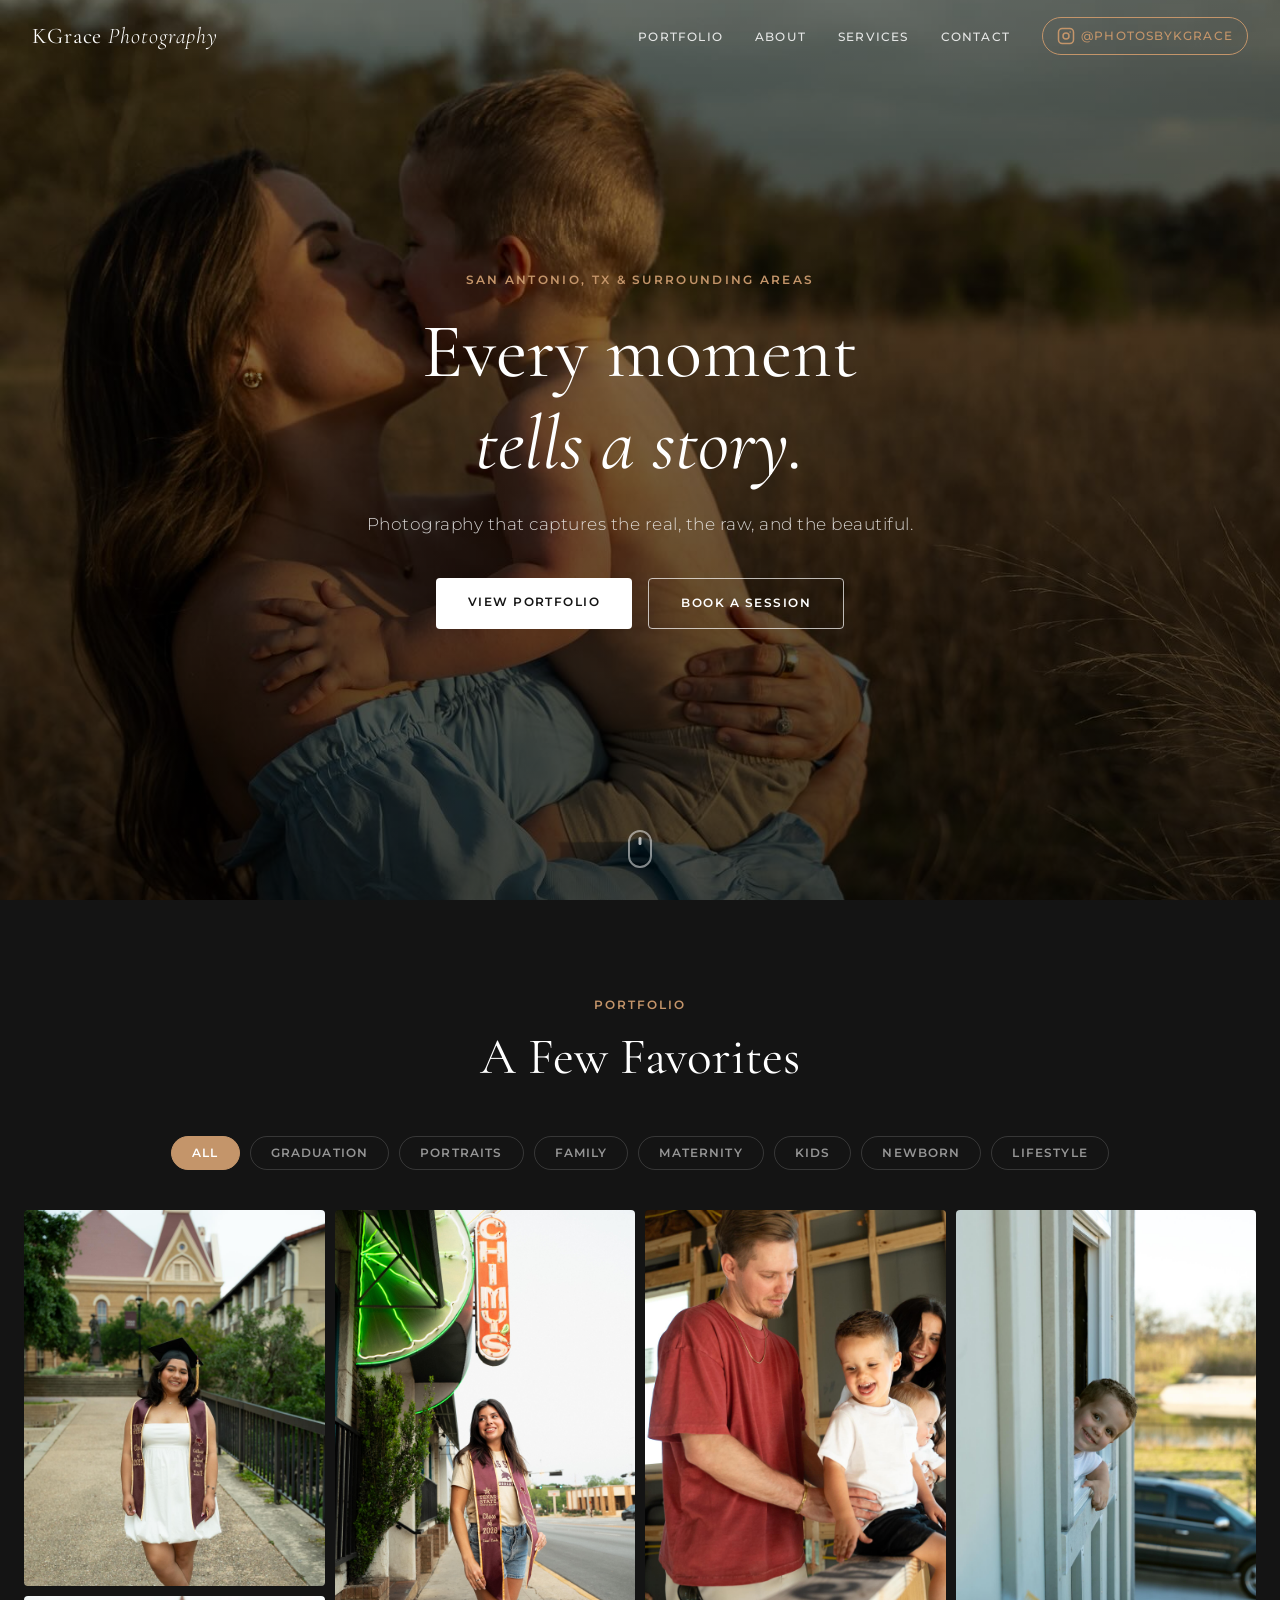
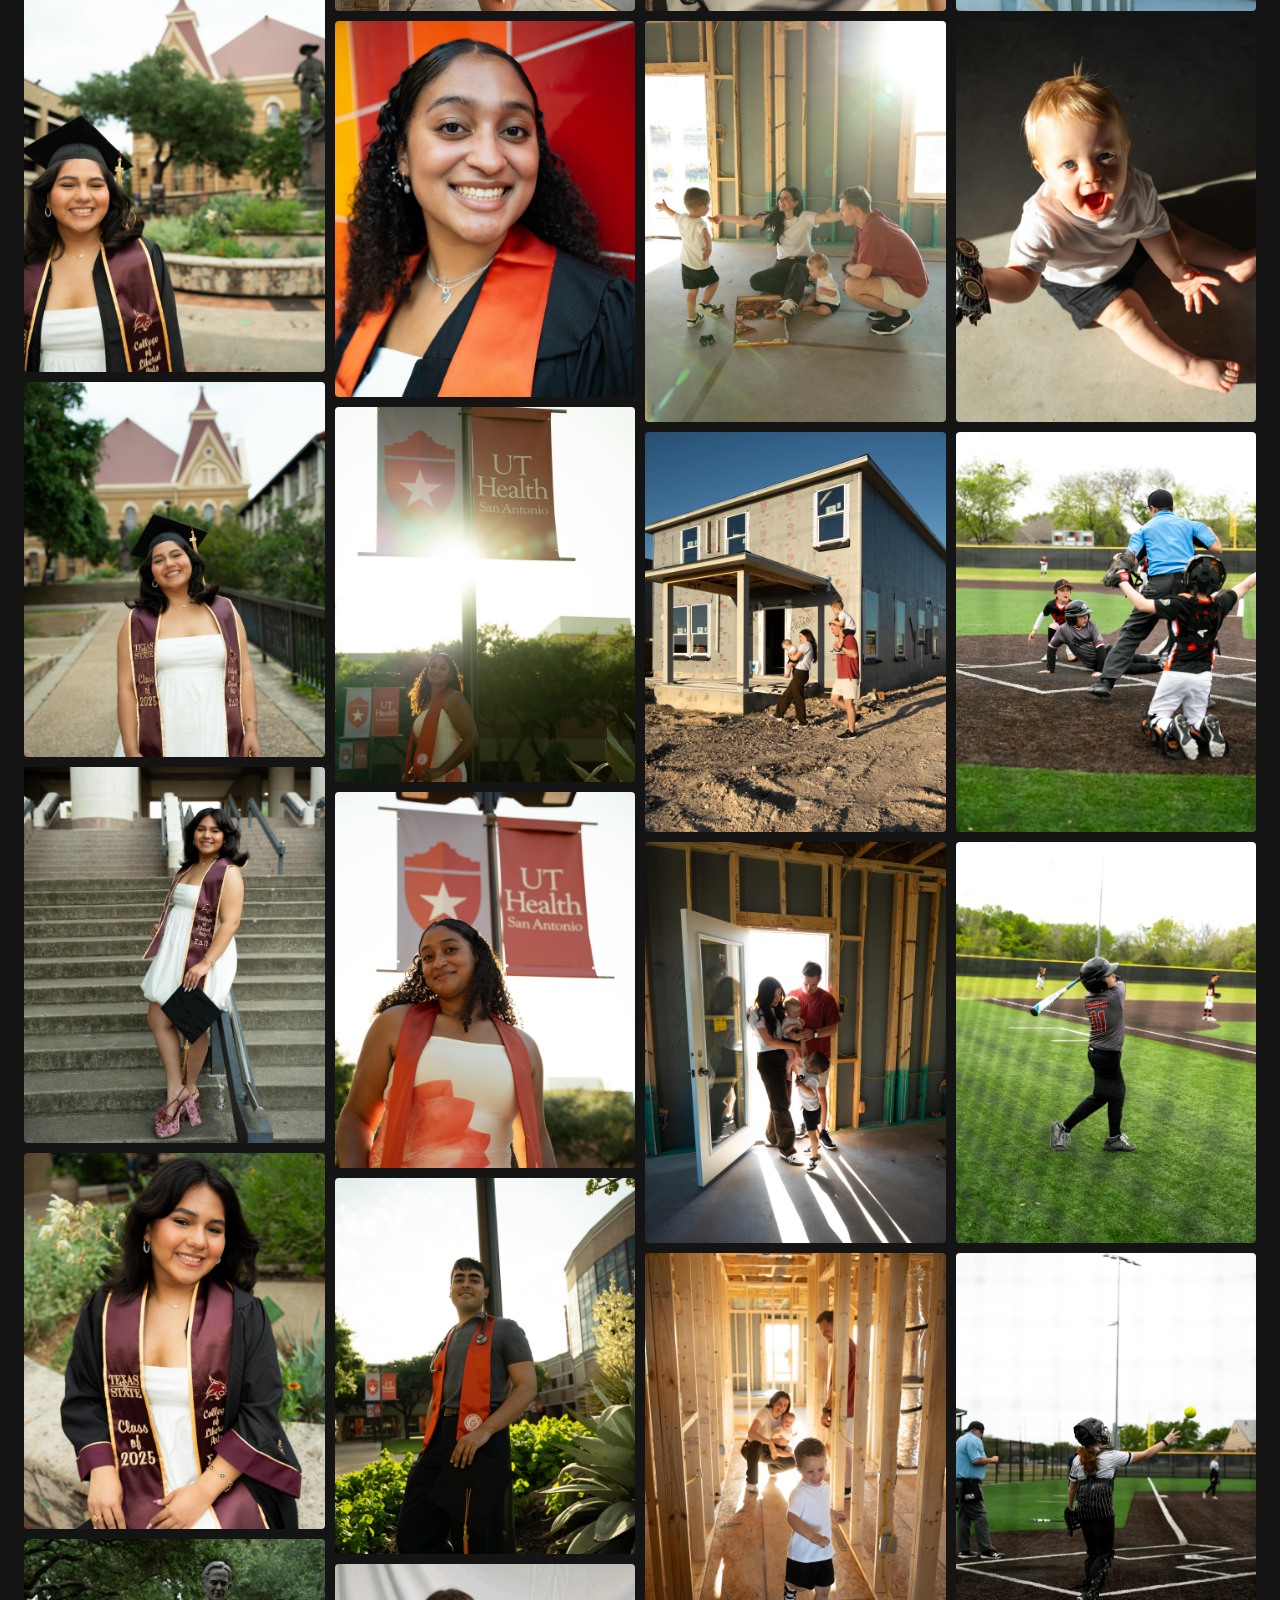
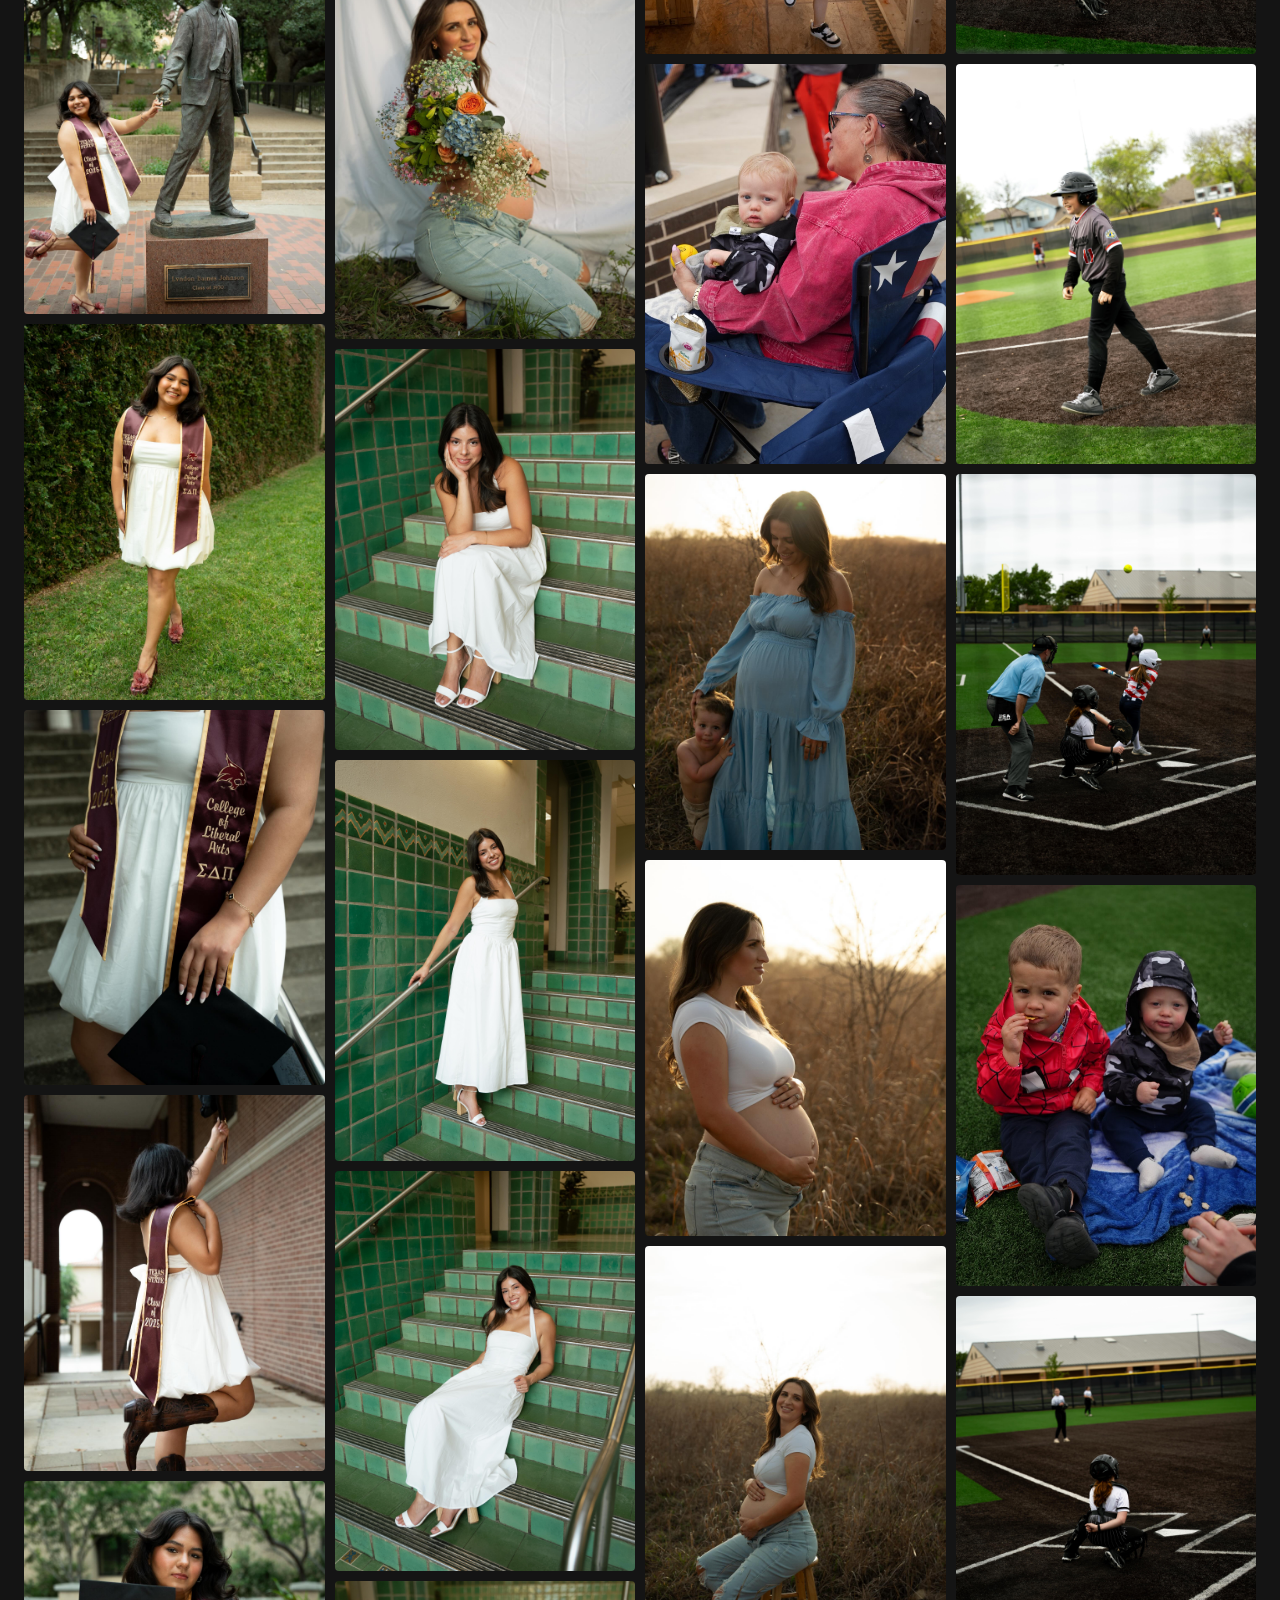
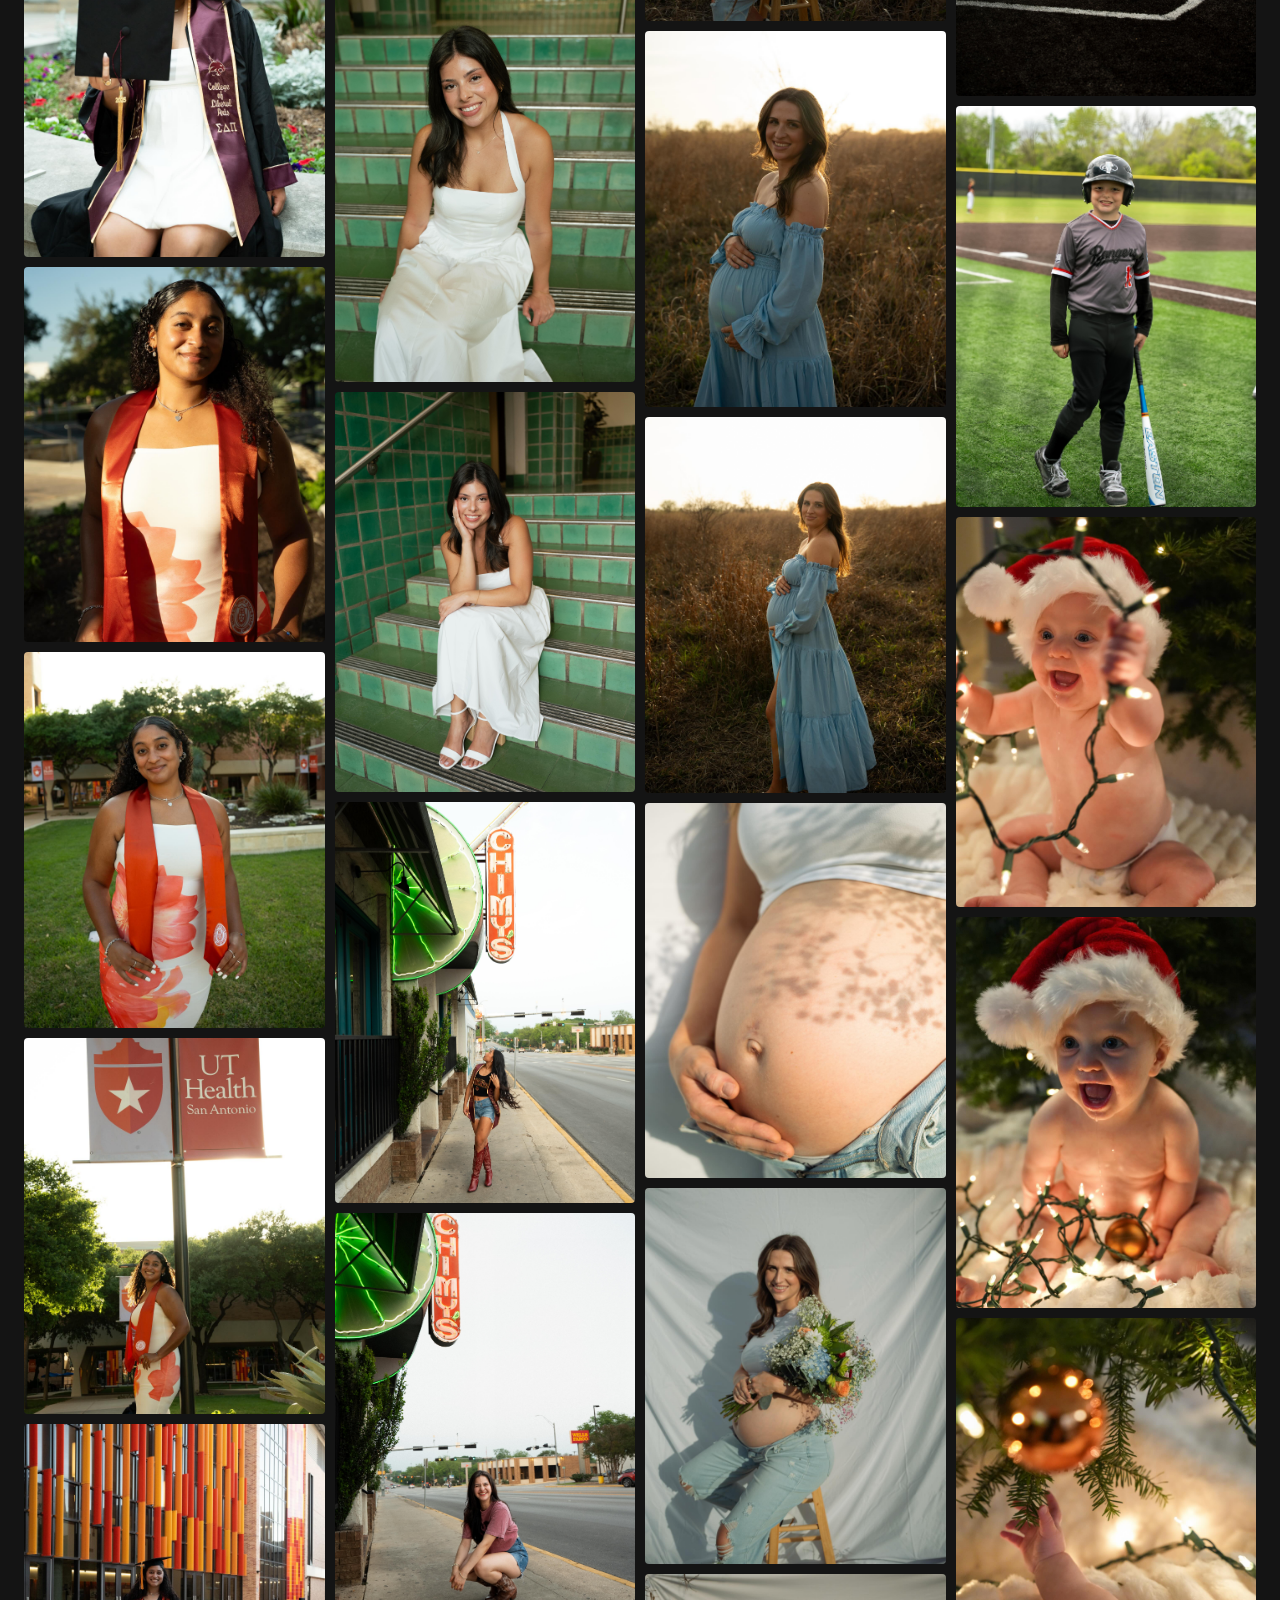
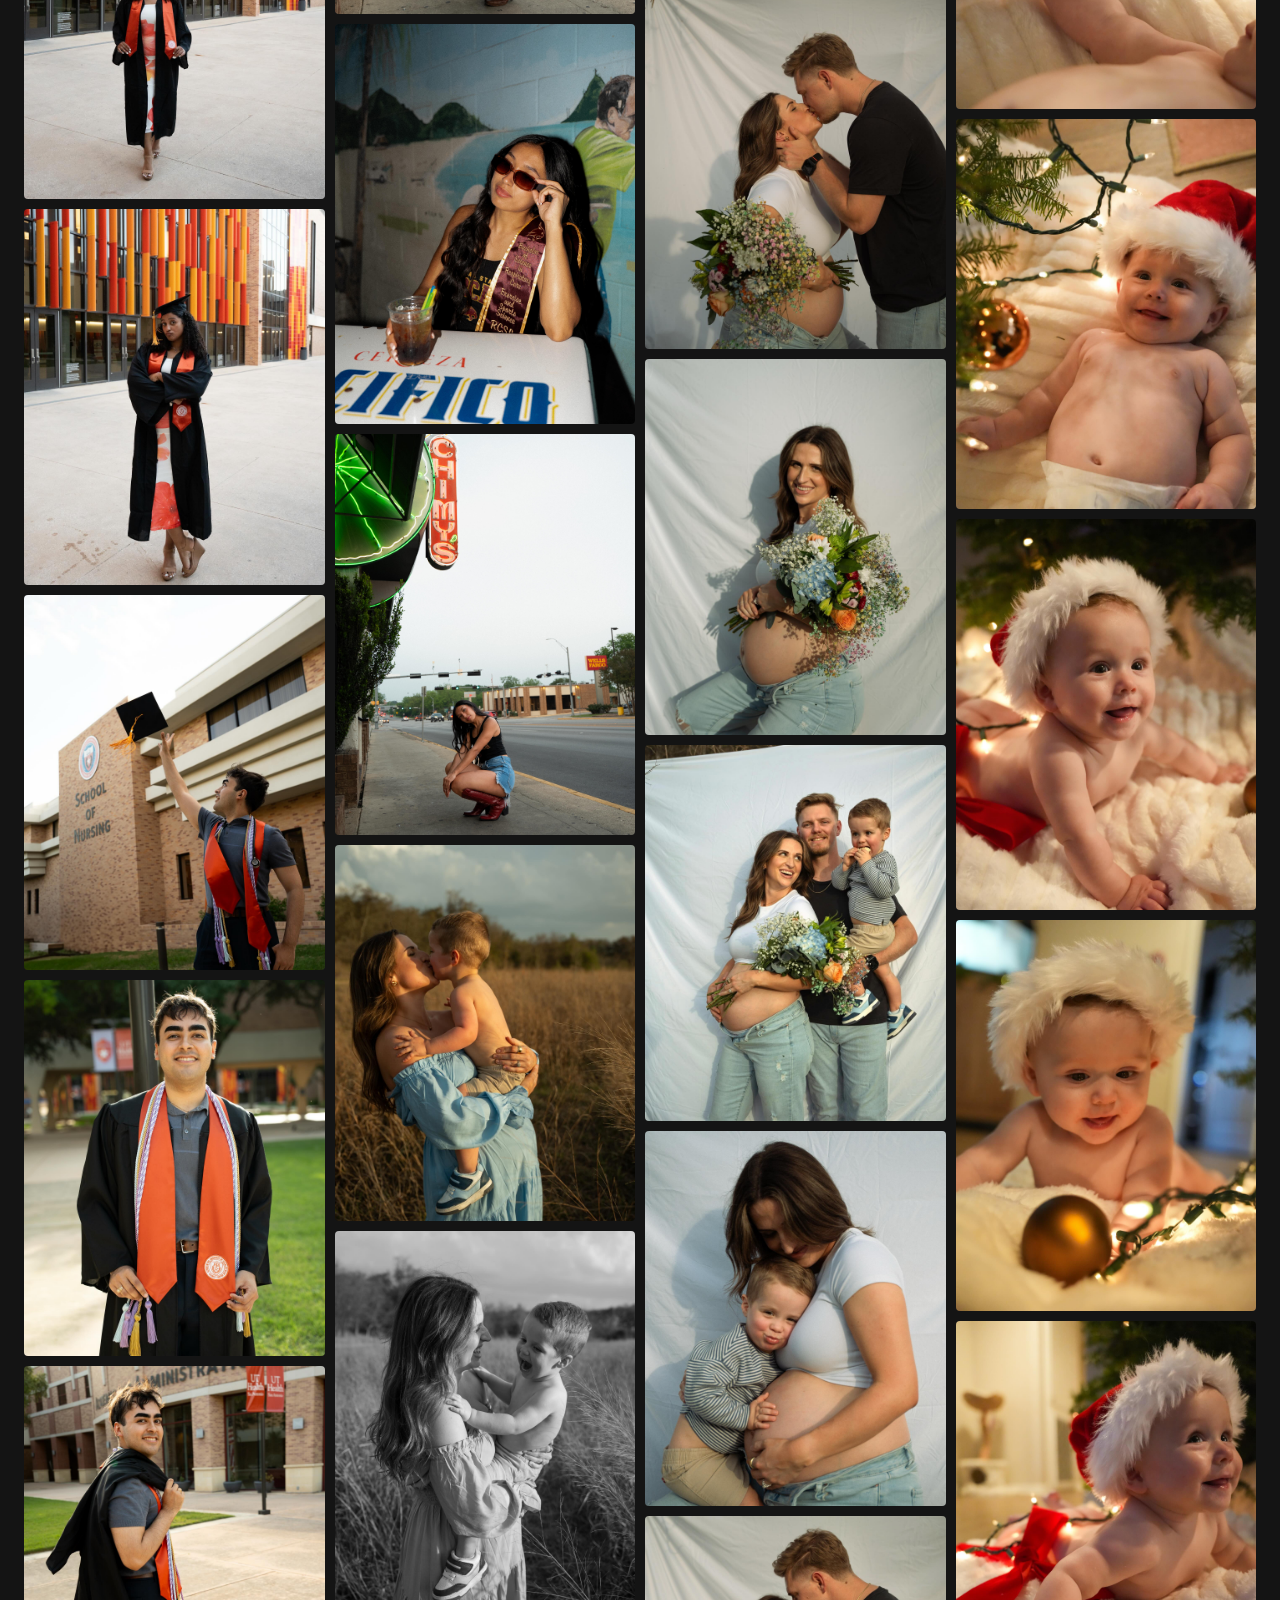
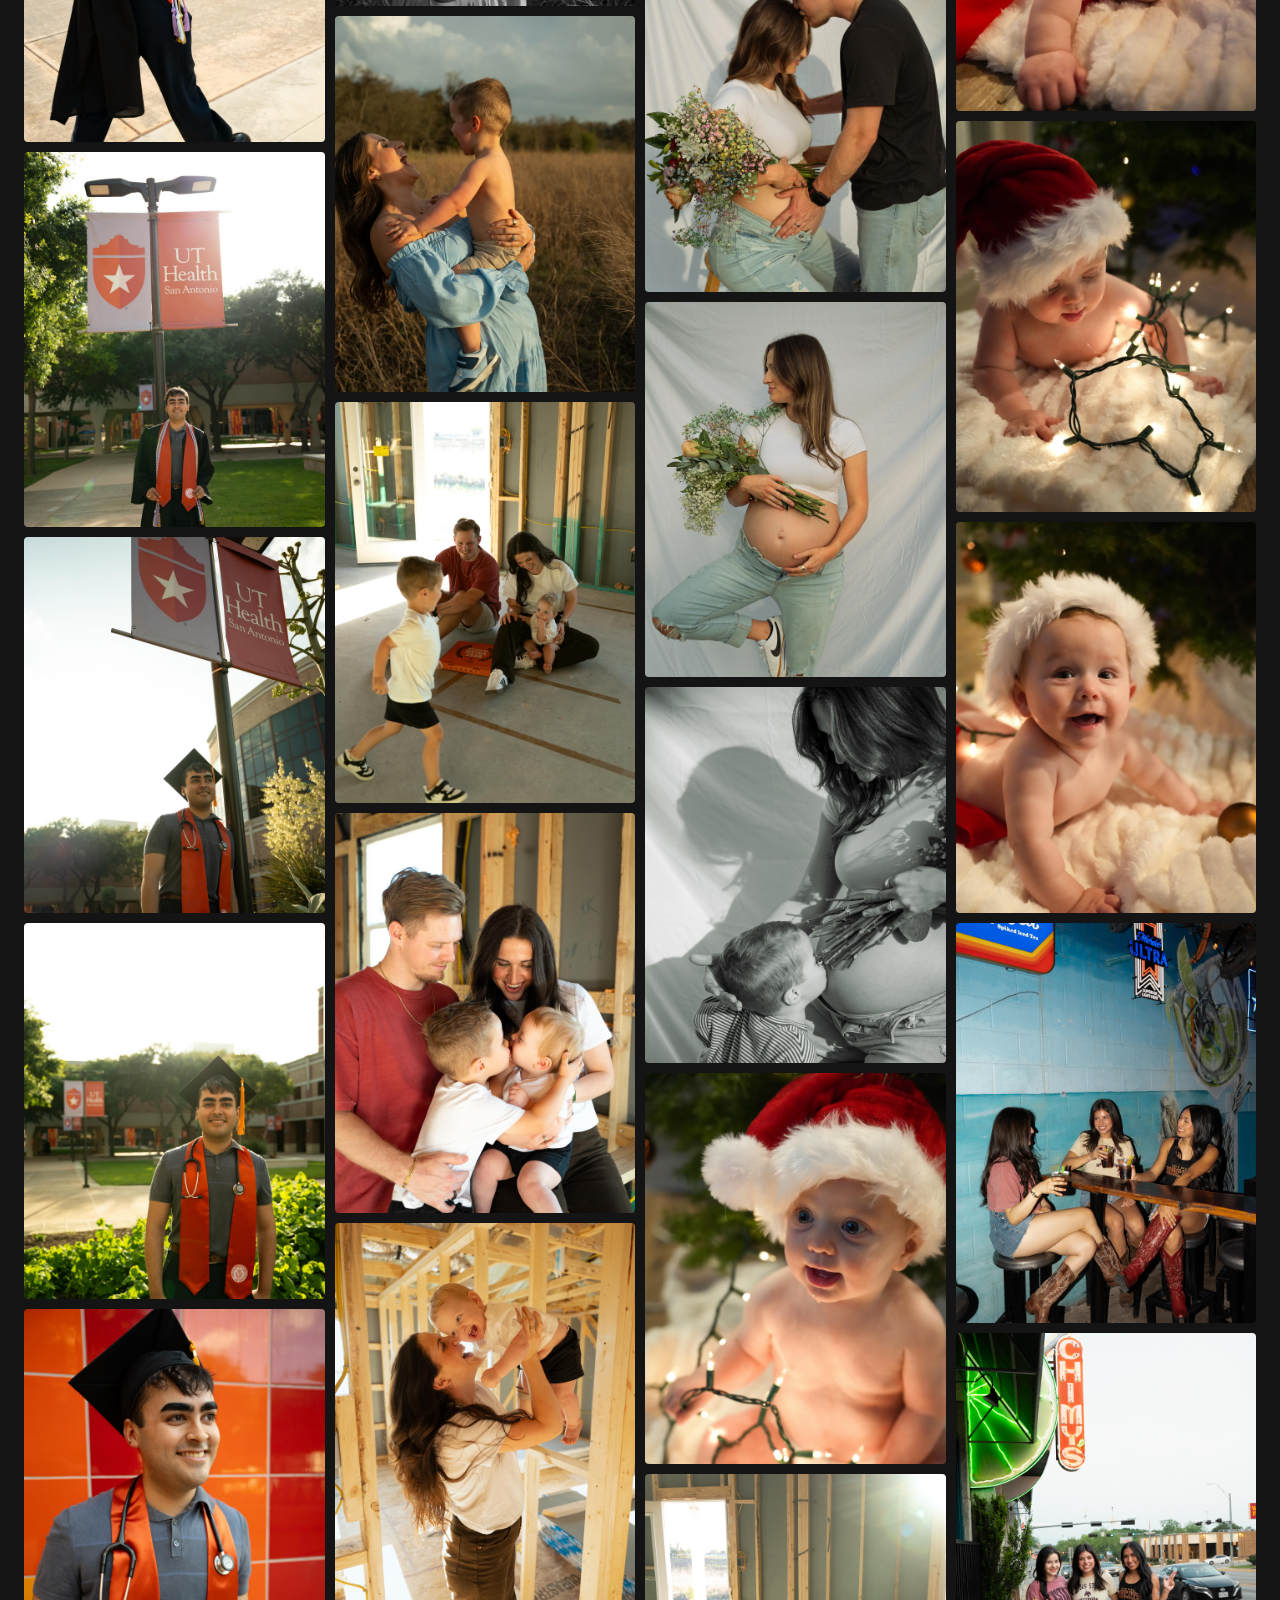
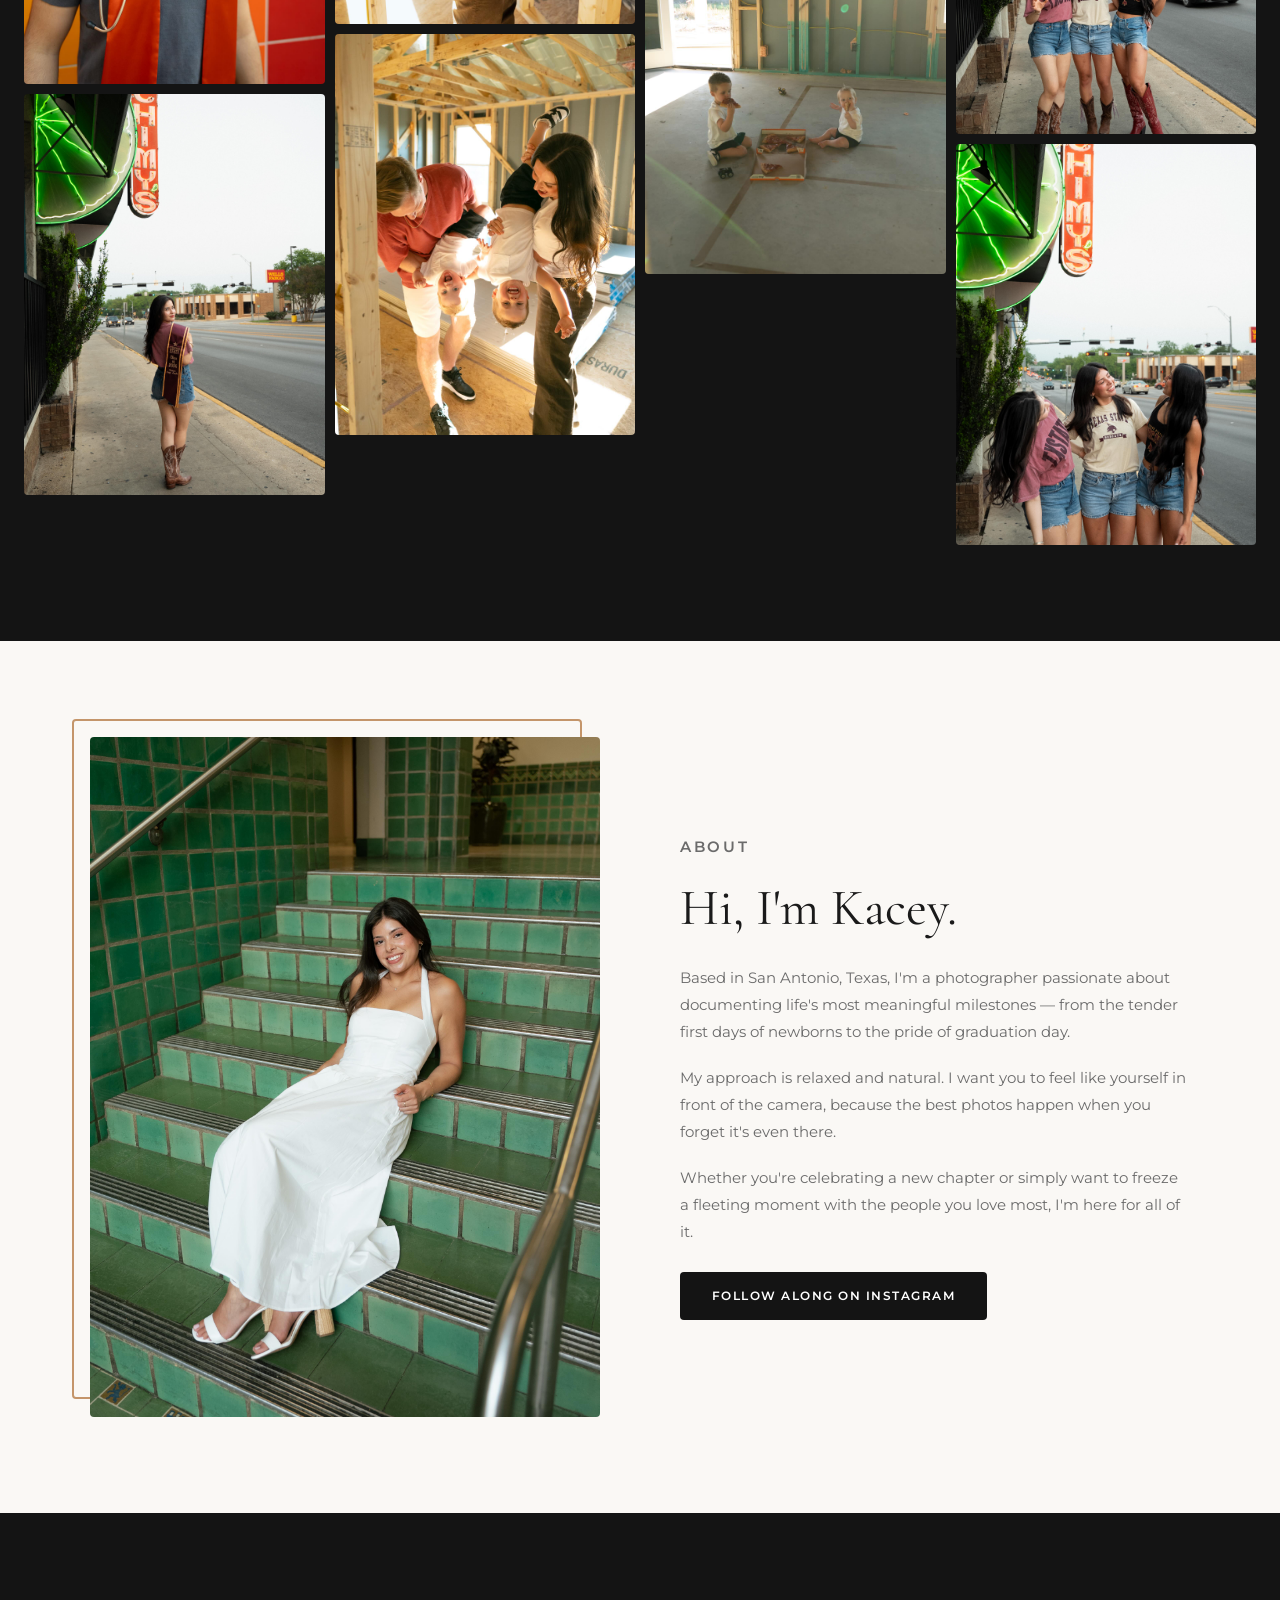
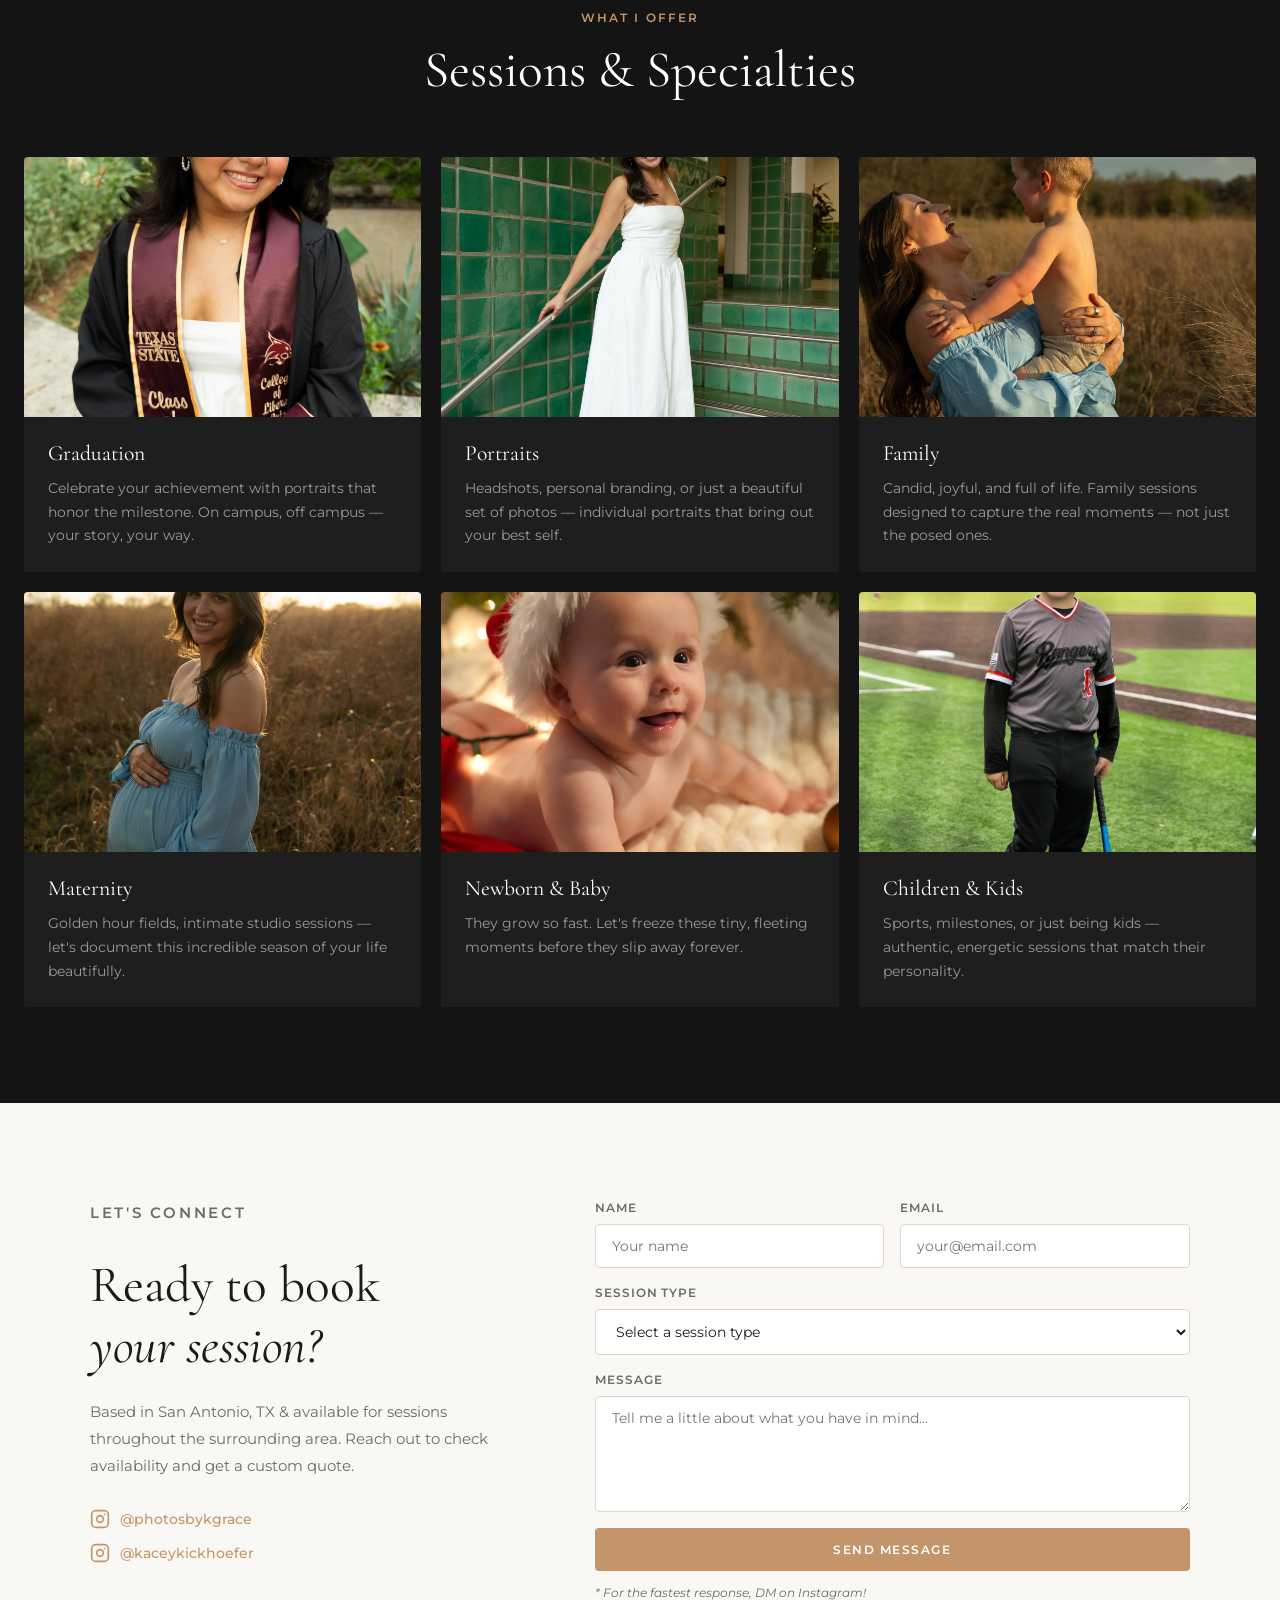
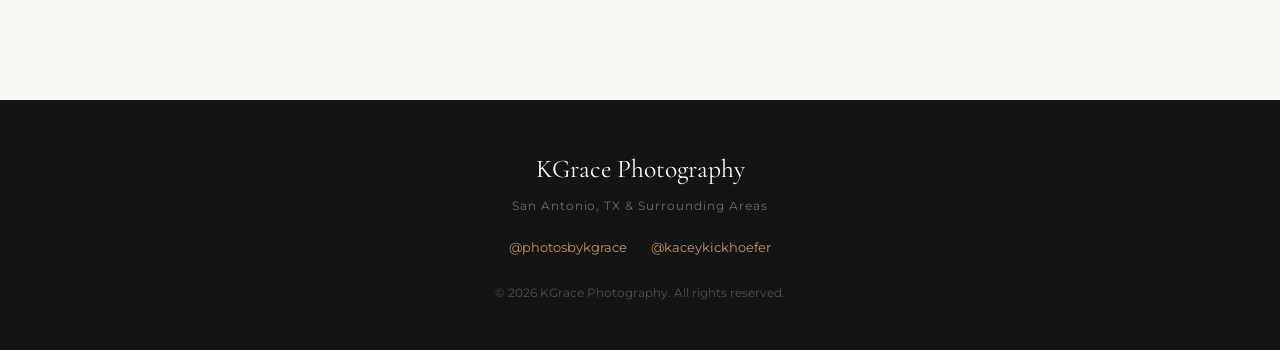
==== index.html @ 4616df93 "Initial commit — KGrace Photography website Single-page portfolio site with filterable gallery, ligh" ====
<!DOCTYPE html>
<html lang="en">
<head>
  <meta charset="UTF-8">
  <meta name="viewport" content="width=device-width, initial-scale=1.0">
  <title>KGrace Photography | San Antonio, TX</title>
  <meta name="description" content="KGrace Photography — capturing life's most meaningful moments in San Antonio, TX and surrounding areas. Specializing in graduation, portraits, family, maternity, and more.">
  <link rel="preconnect" href="https://fonts.googleapis.com">
  <link rel="preconnect" href="https://fonts.gstatic.com" crossorigin>
  <link href="https://fonts.googleapis.com/css2?family=Cormorant+Garamond:ital,wght@0,300;0,400;0,600;1,300;1,400;1,600&family=Montserrat:wght@300;400;500;600&display=swap" rel="stylesheet">
  <link rel="stylesheet" href="css/style.css">
</head>
<body>

  <!-- Navigation -->
  <nav id="navbar">
    <div class="nav-inner">
      <a href="#hero" class="logo">KGrace <span>Photography</span></a>
      <button class="nav-toggle" aria-label="Toggle menu" aria-expanded="false">
        <span></span><span></span><span></span>
      </button>
      <ul class="nav-links">
        <li><a href="#gallery">Portfolio</a></li>
        <li><a href="#about">About</a></li>
        <li><a href="#services">Services</a></li>
        <li><a href="#contact">Contact</a></li>
        <li>
          <a href="https://www.instagram.com/photosbykgrace" target="_blank" rel="noopener" class="nav-ig">
            <svg width="18" height="18" viewBox="0 0 24 24" fill="none" stroke="currentColor" stroke-width="2" stroke-linecap="round" stroke-linejoin="round"><rect x="2" y="2" width="20" height="20" rx="5" ry="5"/><circle cx="12" cy="12" r="4"/><circle cx="17.5" cy="6.5" r="1" fill="currentColor" stroke="none"/></svg>
            @photosbykgrace
          </a>
        </li>
      </ul>
    </div>
  </nav>

  <!-- Hero -->
  <section id="hero">
    <div class="hero-img" style="background-image: url('instagram/photosbykgrace/family_01.jpg')"></div>
    <div class="hero-overlay"></div>
    <div class="hero-content">
      <p class="hero-eyebrow">San Antonio, TX &amp; Surrounding Areas</p>
      <h1>Every moment<br><em>tells a story.</em></h1>
      <p class="hero-sub">Photography that captures the real, the raw, and the beautiful.</p>
      <div class="hero-cta">
        <a href="#gallery" class="btn btn-light">View Portfolio</a>
        <a href="#contact" class="btn btn-outline-light">Book a Session</a>
      </div>
    </div>
    <a href="#gallery" class="scroll-hint" aria-label="Scroll down">
      <span></span>
    </a>
  </section>

  <!-- Gallery -->
  <section id="gallery">
    <div class="section-header">
      <p class="eyebrow">Portfolio</p>
      <h2>A Few Favorites</h2>
    </div>

    <div class="filter-bar" role="group" aria-label="Filter gallery">
      <button class="filter-btn active" data-filter="all">All</button>
      <button class="filter-btn" data-filter="graduation">Graduation</button>
      <button class="filter-btn" data-filter="portrait">Portraits</button>
      <button class="filter-btn" data-filter="family">Family</button>
      <button class="filter-btn" data-filter="maternity">Maternity</button>
      <button class="filter-btn" data-filter="children-kids">Kids</button>
      <button class="filter-btn" data-filter="newborn-baby">Newborn</button>
      <button class="filter-btn" data-filter="lifestyle">Lifestyle</button>
    </div>

    <div class="gallery-grid" id="galleryGrid">
      <!-- Populated by JS -->
    </div>
  </section>

  <!-- Lightbox -->
  <div id="lightbox" class="lightbox" role="dialog" aria-modal="true" aria-label="Photo viewer" hidden>
    <button class="lb-close" aria-label="Close">&times;</button>
    <button class="lb-prev" aria-label="Previous photo">&#8249;</button>
    <button class="lb-next" aria-label="Next photo">&#8250;</button>
    <div class="lb-img-wrap">
      <img id="lbImg" src="" alt="">
    </div>
    <p id="lbCaption" class="lb-caption"></p>
  </div>

  <!-- About -->
  <section id="about">
    <div class="about-inner">
      <div class="about-img-wrap">
        <img src="instagram/photosbykgrace/portrait_08.jpg" alt="KGrace Photography" loading="lazy">
      </div>
      <div class="about-text">
        <p class="eyebrow">About</p>
        <h2>Hi, I'm Kacey.</h2>
        <p>Based in San Antonio, Texas, I'm a photographer passionate about documenting life's most meaningful milestones — from the tender first days of newborns to the pride of graduation day.</p>
        <p>My approach is relaxed and natural. I want you to feel like yourself in front of the camera, because the best photos happen when you forget it's even there.</p>
        <p>Whether you're celebrating a new chapter or simply want to freeze a fleeting moment with the people you love most, I'm here for all of it.</p>
        <a href="https://www.instagram.com/kaceykickhoefer" target="_blank" rel="noopener" class="btn btn-dark">Follow Along on Instagram</a>
      </div>
    </div>
  </section>

  <!-- Services -->
  <section id="services">
    <div class="section-header light">
      <p class="eyebrow">What I Offer</p>
      <h2>Sessions &amp; Specialties</h2>
    </div>
    <div class="services-grid">
      <div class="service-card">
        <div class="service-img" style="background-image: url('instagram/photosbykgrace/graduation_05.jpg')"></div>
        <div class="service-body">
          <h3>Graduation</h3>
          <p>Celebrate your achievement with portraits that honor the milestone. On campus, off campus — your story, your way.</p>
        </div>
      </div>
      <div class="service-card">
        <div class="service-img" style="background-image: url('instagram/photosbykgrace/portrait_07.jpg')"></div>
        <div class="service-body">
          <h3>Portraits</h3>
          <p>Headshots, personal branding, or just a beautiful set of photos — individual portraits that bring out your best self.</p>
        </div>
      </div>
      <div class="service-card">
        <div class="service-img" style="background-image: url('instagram/photosbykgrace/family_03.jpg')"></div>
        <div class="service-body">
          <h3>Family</h3>
          <p>Candid, joyful, and full of life. Family sessions designed to capture the real moments — not just the posed ones.</p>
        </div>
      </div>
      <div class="service-card">
        <div class="service-img" style="background-image: url('instagram/photosbykgrace/maternity_04.jpg')"></div>
        <div class="service-body">
          <h3>Maternity</h3>
          <p>Golden hour fields, intimate studio sessions — let's document this incredible season of your life beautifully.</p>
        </div>
      </div>
      <div class="service-card">
        <div class="service-img" style="background-image: url('instagram/photosbykgrace/newborn-baby_5.jpg')"></div>
        <div class="service-body">
          <h3>Newborn &amp; Baby</h3>
          <p>They grow so fast. Let's freeze these tiny, fleeting moments before they slip away forever.</p>
        </div>
      </div>
      <div class="service-card">
        <div class="service-img" style="background-image: url('instagram/photosbykgrace/children-kids_12.jpg')"></div>
        <div class="service-body">
          <h3>Children &amp; Kids</h3>
          <p>Sports, milestones, or just being kids — authentic, energetic sessions that match their personality.</p>
        </div>
      </div>
    </div>
  </section>

  <!-- Contact -->
  <section id="contact">
    <div class="contact-inner">
      <div class="contact-text">
        <p class="eyebrow">Let's Connect</p>
        <h2>Ready to book<br><em>your session?</em></h2>
        <p>Based in San Antonio, TX &amp; available for sessions throughout the surrounding area. Reach out to check availability and get a custom quote.</p>
        <div class="contact-links">
          <a href="https://www.instagram.com/photosbykgrace" target="_blank" rel="noopener" class="contact-link">
            <svg width="20" height="20" viewBox="0 0 24 24" fill="none" stroke="currentColor" stroke-width="2" stroke-linecap="round" stroke-linejoin="round"><rect x="2" y="2" width="20" height="20" rx="5" ry="5"/><circle cx="12" cy="12" r="4"/><circle cx="17.5" cy="6.5" r="1" fill="currentColor" stroke="none"/></svg>
            @photosbykgrace
          </a>
          <a href="https://www.instagram.com/kaceykickhoefer" target="_blank" rel="noopener" class="contact-link">
            <svg width="20" height="20" viewBox="0 0 24 24" fill="none" stroke="currentColor" stroke-width="2" stroke-linecap="round" stroke-linejoin="round"><rect x="2" y="2" width="20" height="20" rx="5" ry="5"/><circle cx="12" cy="12" r="4"/><circle cx="17.5" cy="6.5" r="1" fill="currentColor" stroke="none"/></svg>
            @kaceykickhoefer
          </a>
        </div>
      </div>
      <form class="contact-form" id="contactForm" novalidate>
        <div class="form-row">
          <div class="form-group">
            <label for="name">Name</label>
            <input type="text" id="name" name="name" placeholder="Your name" required>
          </div>
          <div class="form-group">
            <label for="email">Email</label>
            <input type="email" id="email" name="email" placeholder="your@email.com" required>
          </div>
        </div>
        <div class="form-group">
          <label for="session">Session Type</label>
          <select id="session" name="session">
            <option value="">Select a session type</option>
            <option>Graduation</option>
            <option>Portraits</option>
            <option>Family</option>
            <option>Maternity</option>
            <option>Newborn &amp; Baby</option>
            <option>Children &amp; Kids</option>
            <option>Lifestyle / Other</option>
          </select>
        </div>
        <div class="form-group">
          <label for="message">Message</label>
          <textarea id="message" name="message" rows="5" placeholder="Tell me a little about what you have in mind..."></textarea>
        </div>
        <button type="submit" class="btn btn-accent">Send Message</button>
        <p class="form-note">* For the fastest response, DM on Instagram!</p>
      </form>
    </div>
  </section>

  <!-- Footer -->
  <footer>
    <div class="footer-inner">
      <p class="footer-logo">KGrace Photography</p>
      <p class="footer-location">San Antonio, TX &amp; Surrounding Areas</p>
      <div class="footer-links">
        <a href="https://www.instagram.com/photosbykgrace" target="_blank" rel="noopener">@photosbykgrace</a>
        <a href="https://www.instagram.com/kaceykickhoefer" target="_blank" rel="noopener">@kaceykickhoefer</a>
      </div>
      <p class="footer-copy">&copy; <span id="year"></span> KGrace Photography. All rights reserved.</p>
    </div>
  </footer>

  <script src="js/main.js"></script>
</body>
</html>
---- css/style.css ----
/* =============================================
   KGrace Photography — styles
   ============================================= */

:root {
  --cream:      #faf8f5;
  --cream-dark: #f0ebe3;
  --dark:       #141414;
  --dark-mid:   #1e1e1e;
  --accent:     #c4956a;
  --accent-dk:  #a87a52;
  --text:       #1a1a1a;
  --text-muted: #6b6b6b;
  --border:     #e0d8cc;
  --white:      #ffffff;

  --font-display: 'Cormorant Garamond', Georgia, serif;
  --font-body:    'Montserrat', system-ui, sans-serif;

  --nav-h: 72px;
  --radius: 4px;
  --gap:    10px;
  --section-pad: 96px 24px;
}

/* ── Reset ─────────────────────────────────── */
*, *::before, *::after { box-sizing: border-box; margin: 0; padding: 0; }
html { scroll-behavior: smooth; font-size: 16px; }
body { font-family: var(--font-body); color: var(--text); background: var(--cream); line-height: 1.65; }
img  { display: block; max-width: 100%; }
a    { color: inherit; text-decoration: none; }
ul   { list-style: none; }
button { cursor: pointer; border: none; background: none; font-family: inherit; }

/* ── Typography ─────────────────────────────── */
h1, h2, h3 { font-family: var(--font-display); font-weight: 400; line-height: 1.2; }
h1 { font-size: clamp(2.8rem, 6vw, 5rem); }
h2 { font-size: clamp(2rem, 4vw, 3.2rem); }
h3 { font-size: 1.5rem; }
em { font-style: italic; }
.eyebrow {
  font-family: var(--font-body);
  font-size: 0.72rem;
  font-weight: 600;
  letter-spacing: 0.18em;
  text-transform: uppercase;
  color: var(--accent);
  margin-bottom: 12px;
}

/* ── Buttons ────────────────────────────────── */
.btn {
  display: inline-block;
  padding: 14px 32px;
  font-family: var(--font-body);
  font-size: 0.78rem;
  font-weight: 600;
  letter-spacing: 0.12em;
  text-transform: uppercase;
  border-radius: var(--radius);
  transition: all 0.25s ease;
}
.btn-light {
  background: var(--white);
  color: var(--dark);
}
.btn-light:hover { background: var(--cream); }

.btn-outline-light {
  border: 1.5px solid rgba(255,255,255,0.7);
  color: var(--white);
}
.btn-outline-light:hover {
  background: rgba(255,255,255,0.12);
  border-color: var(--white);
}
.btn-dark {
  background: var(--dark);
  color: var(--white);
}
.btn-dark:hover { background: #2a2a2a; }

.btn-accent {
  background: var(--accent);
  color: var(--white);
  width: 100%;
  text-align: center;
}
.btn-accent:hover { background: var(--accent-dk); }

/* ── Navbar ─────────────────────────────────── */
#navbar {
  position: fixed;
  top: 0; left: 0; right: 0;
  z-index: 1000;
  height: var(--nav-h);
  transition: background 0.3s ease, box-shadow 0.3s ease;
}
#navbar.scrolled {
  background: rgba(20,20,20,0.97);
  box-shadow: 0 2px 20px rgba(0,0,0,0.3);
  backdrop-filter: blur(8px);
}
.nav-inner {
  max-width: 1400px;
  margin: 0 auto;
  padding: 0 32px;
  height: 100%;
  display: flex;
  align-items: center;
  justify-content: space-between;
  gap: 24px;
}
.logo {
  font-family: var(--font-display);
  font-size: 1.4rem;
  font-weight: 400;
  color: var(--white);
  letter-spacing: 0.04em;
  white-space: nowrap;
}
.logo span { font-style: italic; font-weight: 300; }

.nav-links {
  display: flex;
  align-items: center;
  gap: 32px;
}
.nav-links a {
  color: rgba(255,255,255,0.85);
  font-size: 0.75rem;
  font-weight: 500;
  letter-spacing: 0.1em;
  text-transform: uppercase;
  transition: color 0.2s;
}
.nav-links a:hover { color: var(--white); }
.nav-ig {
  display: flex;
  align-items: center;
  gap: 6px;
  color: var(--accent) !important;
  border: 1px solid var(--accent);
  padding: 8px 14px;
  border-radius: 20px;
  transition: all 0.2s !important;
}
.nav-ig:hover {
  background: var(--accent) !important;
  color: var(--white) !important;
}

.nav-toggle { display: none; flex-direction: column; gap: 5px; padding: 4px; }
.nav-toggle span { display: block; width: 24px; height: 2px; background: var(--white); transition: all 0.3s; border-radius: 2px; }

/* ── Hero ───────────────────────────────────── */
#hero {
  position: relative;
  height: 100svh;
  min-height: 600px;
  display: flex;
  align-items: center;
  justify-content: center;
  overflow: hidden;
  text-align: center;
}
.hero-img {
  position: absolute;
  inset: 0;
  background-size: cover;
  background-position: center 30%;
  transform: scale(1.05);
  transition: transform 8s ease;
}
#hero.loaded .hero-img { transform: scale(1); }

.hero-overlay {
  position: absolute;
  inset: 0;
  background: linear-gradient(
    to bottom,
    rgba(0,0,0,0.35) 0%,
    rgba(0,0,0,0.55) 50%,
    rgba(0,0,0,0.7)  100%
  );
}
.hero-content {
  position: relative;
  z-index: 1;
  padding: 0 24px;
  max-width: 800px;
}
.hero-eyebrow {
  font-size: 0.72rem;
  font-weight: 600;
  letter-spacing: 0.2em;
  text-transform: uppercase;
  color: var(--accent);
  margin-bottom: 16px;
}
.hero-content h1 { color: var(--white); margin-bottom: 20px; }
.hero-sub {
  color: rgba(255,255,255,0.8);
  font-size: 1.05rem;
  font-weight: 300;
  margin-bottom: 40px;
  letter-spacing: 0.03em;
}
.hero-cta { display: flex; gap: 16px; justify-content: center; flex-wrap: wrap; }

.scroll-hint {
  position: absolute;
  bottom: 32px;
  left: 50%;
  transform: translateX(-50%);
  z-index: 1;
}
.scroll-hint span {
  display: block;
  width: 24px;
  height: 38px;
  border: 2px solid rgba(255,255,255,0.5);
  border-radius: 12px;
  position: relative;
}
.scroll-hint span::after {
  content: '';
  position: absolute;
  top: 5px; left: 50%;
  transform: translateX(-50%);
  width: 3px; height: 8px;
  background: rgba(255,255,255,0.7);
  border-radius: 2px;
  animation: scrollDot 1.8s ease-in-out infinite;
}
@keyframes scrollDot {
  0%, 100% { opacity: 1; transform: translateX(-50%) translateY(0); }
  80%       { opacity: 0; transform: translateX(-50%) translateY(14px); }
}

/* ── Gallery ────────────────────────────────── */
#gallery {
  background: var(--dark);
  padding: var(--section-pad);
}
#gallery .section-header { text-align: center; margin-bottom: 48px; }
#gallery .section-header h2 { color: var(--white); }
#gallery .eyebrow { color: var(--accent); }

.filter-bar {
  display: flex;
  flex-wrap: wrap;
  justify-content: center;
  gap: 10px;
  margin-bottom: 40px;
}
.filter-btn {
  padding: 9px 20px;
  font-size: 0.72rem;
  font-weight: 600;
  letter-spacing: 0.1em;
  text-transform: uppercase;
  color: rgba(255,255,255,0.55);
  border: 1px solid rgba(255,255,255,0.15);
  border-radius: 20px;
  transition: all 0.2s;
}
.filter-btn:hover {
  color: var(--white);
  border-color: rgba(255,255,255,0.4);
}
.filter-btn.active {
  background: var(--accent);
  color: var(--white);
  border-color: var(--accent);
}

.gallery-grid {
  max-width: 1400px;
  margin: 0 auto;
  columns: 4 240px;
  column-gap: var(--gap);
}
.gallery-item {
  break-inside: avoid;
  margin-bottom: var(--gap);
  overflow: hidden;
  border-radius: var(--radius);
  cursor: pointer;
  position: relative;
  background: var(--dark-mid);
}
.gallery-item img {
  width: 100%;
  display: block;
  transition: transform 0.5s ease, opacity 0.3s;
  opacity: 0;
}
.gallery-item img.loaded { opacity: 1; }
.gallery-item:hover img { transform: scale(1.04); }
.gallery-item-overlay {
  position: absolute;
  inset: 0;
  background: rgba(0,0,0,0);
  transition: background 0.3s;
  display: flex;
  align-items: flex-end;
  padding: 16px;
}
.gallery-item:hover .gallery-item-overlay { background: rgba(0,0,0,0.35); }

.gallery-item.hidden {
  display: none;
}

/* ── Lightbox ───────────────────────────────── */
.lightbox {
  position: fixed;
  inset: 0;
  z-index: 9999;
  background: rgba(0,0,0,0.95);
  display: flex;
  flex-direction: column;
  align-items: center;
  justify-content: center;
  padding: 60px 80px;
}
.lightbox[hidden] { display: none; }

.lb-img-wrap {
  position: relative;
  max-width: 90vw;
  max-height: 80vh;
  display: flex;
  align-items: center;
  justify-content: center;
}
.lb-img-wrap img {
  max-width: 100%;
  max-height: 80vh;
  object-fit: contain;
  border-radius: var(--radius);
  box-shadow: 0 20px 60px rgba(0,0,0,0.6);
}
.lb-caption {
  color: rgba(255,255,255,0.6);
  font-size: 0.78rem;
  margin-top: 16px;
  text-align: center;
  max-width: 600px;
  font-style: italic;
}
.lb-close {
  position: fixed;
  top: 20px; right: 28px;
  font-size: 2.2rem;
  color: rgba(255,255,255,0.7);
  line-height: 1;
  transition: color 0.2s;
  z-index: 2;
}
.lb-close:hover { color: var(--white); }

.lb-prev, .lb-next {
  position: fixed;
  top: 50%; transform: translateY(-50%);
  font-size: 3rem;
  color: rgba(255,255,255,0.5);
  padding: 16px;
  line-height: 1;
  transition: color 0.2s;
  user-select: none;
  z-index: 2;
}
.lb-prev { left: 12px; }
.lb-next { right: 12px; }
.lb-prev:hover, .lb-next:hover { color: var(--white); }

/* ── About ──────────────────────────────────── */
#about {
  padding: var(--section-pad);
  background: var(--cream);
}
.about-inner {
  max-width: 1100px;
  margin: 0 auto;
  display: grid;
  grid-template-columns: 1fr 1fr;
  gap: 80px;
  align-items: center;
}
.about-img-wrap {
  position: relative;
}
.about-img-wrap::before {
  content: '';
  position: absolute;
  top: -18px; left: -18px;
  right: 18px; bottom: 18px;
  border: 2px solid var(--accent);
  border-radius: var(--radius);
  z-index: 0;
}
.about-img-wrap img {
  position: relative;
  z-index: 1;
  width: 100%;
  aspect-ratio: 3/4;
  object-fit: cover;
  border-radius: var(--radius);
}
.about-text h2 { margin-bottom: 24px; }
.about-text p  { color: var(--text-muted); margin-bottom: 18px; font-size: 0.95rem; line-height: 1.8; }
.about-text .btn { margin-top: 8px; }

/* ── Services ───────────────────────────────── */
#services {
  background: var(--dark);
  padding: var(--section-pad);
}
#services .section-header { text-align: center; margin-bottom: 56px; }
#services .section-header h2 { color: var(--white); }
#services .eyebrow { color: var(--accent); }

.services-grid {
  max-width: 1300px;
  margin: 0 auto;
  display: grid;
  grid-template-columns: repeat(3, 1fr);
  gap: 20px;
}
.service-card {
  border-radius: var(--radius);
  overflow: hidden;
  background: var(--dark-mid);
  transition: transform 0.3s ease;
}
.service-card:hover { transform: translateY(-6px); }
.service-img {
  height: 260px;
  background-size: cover;
  background-position: center;
  transition: transform 0.5s ease;
}
.service-card:hover .service-img { transform: scale(1.04); }
.service-body {
  padding: 24px;
}
.service-body h3 {
  font-family: var(--font-display);
  color: var(--white);
  margin-bottom: 10px;
  font-size: 1.35rem;
}
.service-body p {
  color: rgba(255,255,255,0.55);
  font-size: 0.85rem;
  line-height: 1.75;
}

/* ── Contact ────────────────────────────────── */
#contact {
  padding: var(--section-pad);
  background: var(--cream);
}
.contact-inner {
  max-width: 1100px;
  margin: 0 auto;
  display: grid;
  grid-template-columns: 1fr 1.4fr;
  gap: 80px;
  align-items: start;
}
.contact-text h2 { margin-bottom: 20px; }
.contact-text p  { color: var(--text-muted); font-size: 0.95rem; line-height: 1.8; margin-bottom: 28px; }
.contact-links { display: flex; flex-direction: column; gap: 12px; }
.contact-link {
  display: flex;
  align-items: center;
  gap: 10px;
  font-size: 0.85rem;
  font-weight: 500;
  color: var(--accent);
  transition: color 0.2s;
}
.contact-link:hover { color: var(--accent-dk); }

.contact-form { display: flex; flex-direction: column; gap: 16px; }
.form-row { display: grid; grid-template-columns: 1fr 1fr; gap: 16px; }
.form-group { display: flex; flex-direction: column; gap: 6px; }
.form-group label {
  font-size: 0.72rem;
  font-weight: 600;
  letter-spacing: 0.08em;
  text-transform: uppercase;
  color: var(--text-muted);
}
.form-group input,
.form-group select,
.form-group textarea {
  padding: 12px 16px;
  border: 1.5px solid var(--border);
  border-radius: var(--radius);
  font-family: var(--font-body);
  font-size: 0.9rem;
  color: var(--text);
  background: var(--white);
  transition: border-color 0.2s;
  outline: none;
}
.form-group input:focus,
.form-group select:focus,
.form-group textarea:focus {
  border-color: var(--accent);
}
.form-group textarea { resize: vertical; }
.form-note {
  font-size: 0.78rem;
  color: var(--text-muted);
  font-style: italic;
  margin-top: -4px;
}

/* ── Footer ─────────────────────────────────── */
footer {
  background: var(--dark);
  padding: 48px 24px;
  text-align: center;
}
.footer-inner { max-width: 600px; margin: 0 auto; }
.footer-logo {
  font-family: var(--font-display);
  font-size: 1.6rem;
  color: var(--white);
  margin-bottom: 6px;
}
.footer-location {
  font-size: 0.78rem;
  color: var(--text-muted);
  letter-spacing: 0.08em;
  margin-bottom: 20px;
}
.footer-links {
  display: flex;
  justify-content: center;
  gap: 24px;
  margin-bottom: 24px;
}
.footer-links a {
  font-size: 0.82rem;
  color: var(--accent);
  transition: color 0.2s;
}
.footer-links a:hover { color: var(--white); }
.footer-copy {
  font-size: 0.75rem;
  color: rgba(255,255,255,0.25);
}

/* ── Responsive ─────────────────────────────── */
@media (max-width: 1024px) {
  .services-grid { grid-template-columns: repeat(2, 1fr); }
  .about-inner   { gap: 48px; }
  .contact-inner { grid-template-columns: 1fr; gap: 48px; }
}

@media (max-width: 768px) {
  :root { --section-pad: 64px 20px; }

  .nav-links { display: none; flex-direction: column; position: fixed; top: var(--nav-h); left: 0; right: 0; background: rgba(20,20,20,0.98); padding: 24px 32px 32px; gap: 20px; border-top: 1px solid rgba(255,255,255,0.08); }
  .nav-links.open { display: flex; }
  .nav-toggle { display: flex; }
  .nav-ig { width: fit-content; }

  .about-inner { grid-template-columns: 1fr; }
  .about-img-wrap { max-width: 380px; margin: 0 auto; }

  .services-grid { grid-template-columns: 1fr; }

  .form-row { grid-template-columns: 1fr; }

  .lb-prev, .lb-next { font-size: 2rem; }
  .lightbox { padding: 60px 20px 40px; }

  .gallery-grid { columns: 2 160px; }
}

@media (max-width: 480px) {
  .gallery-grid { columns: 2 120px; }
  .hero-cta { flex-direction: column; align-items: center; }
}

/* ── Section header helper ──────────────────── */
.section-header { margin-bottom: 56px; }
.section-header.light h2 { color: var(--white); }
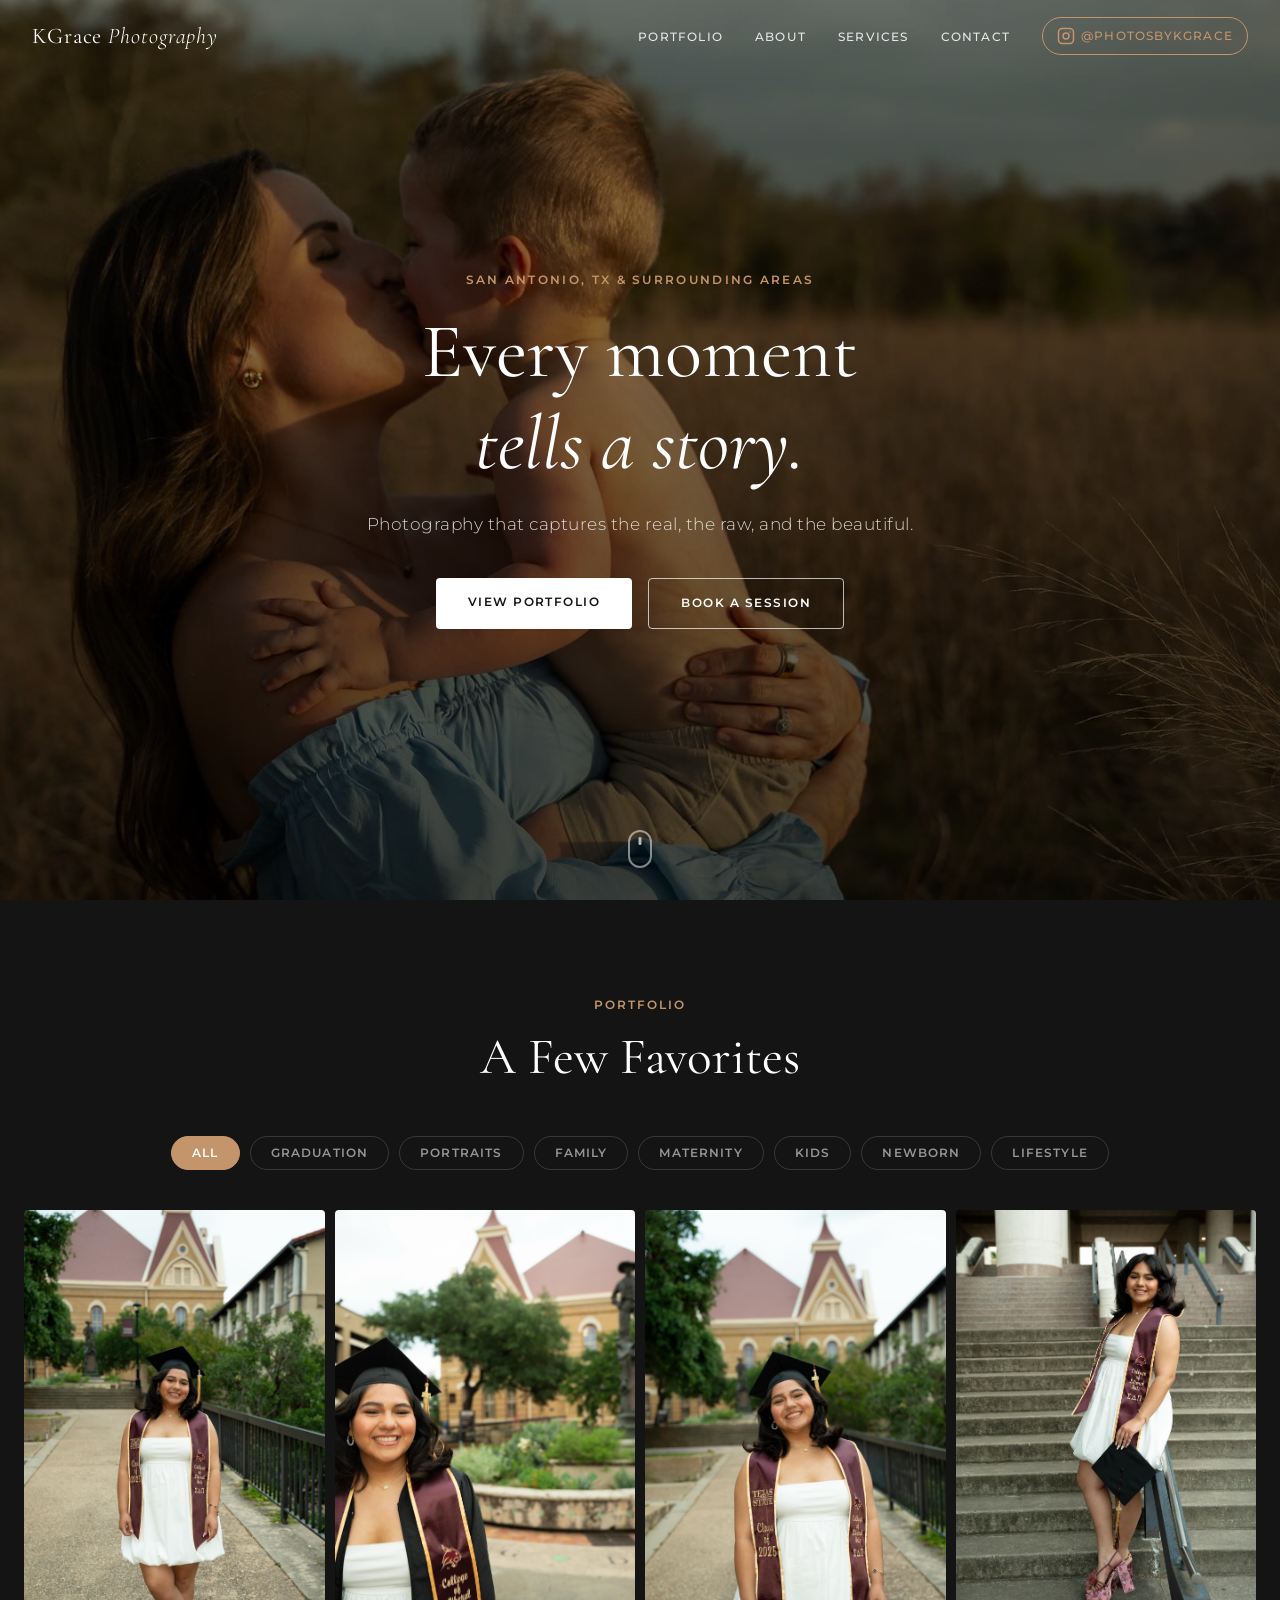
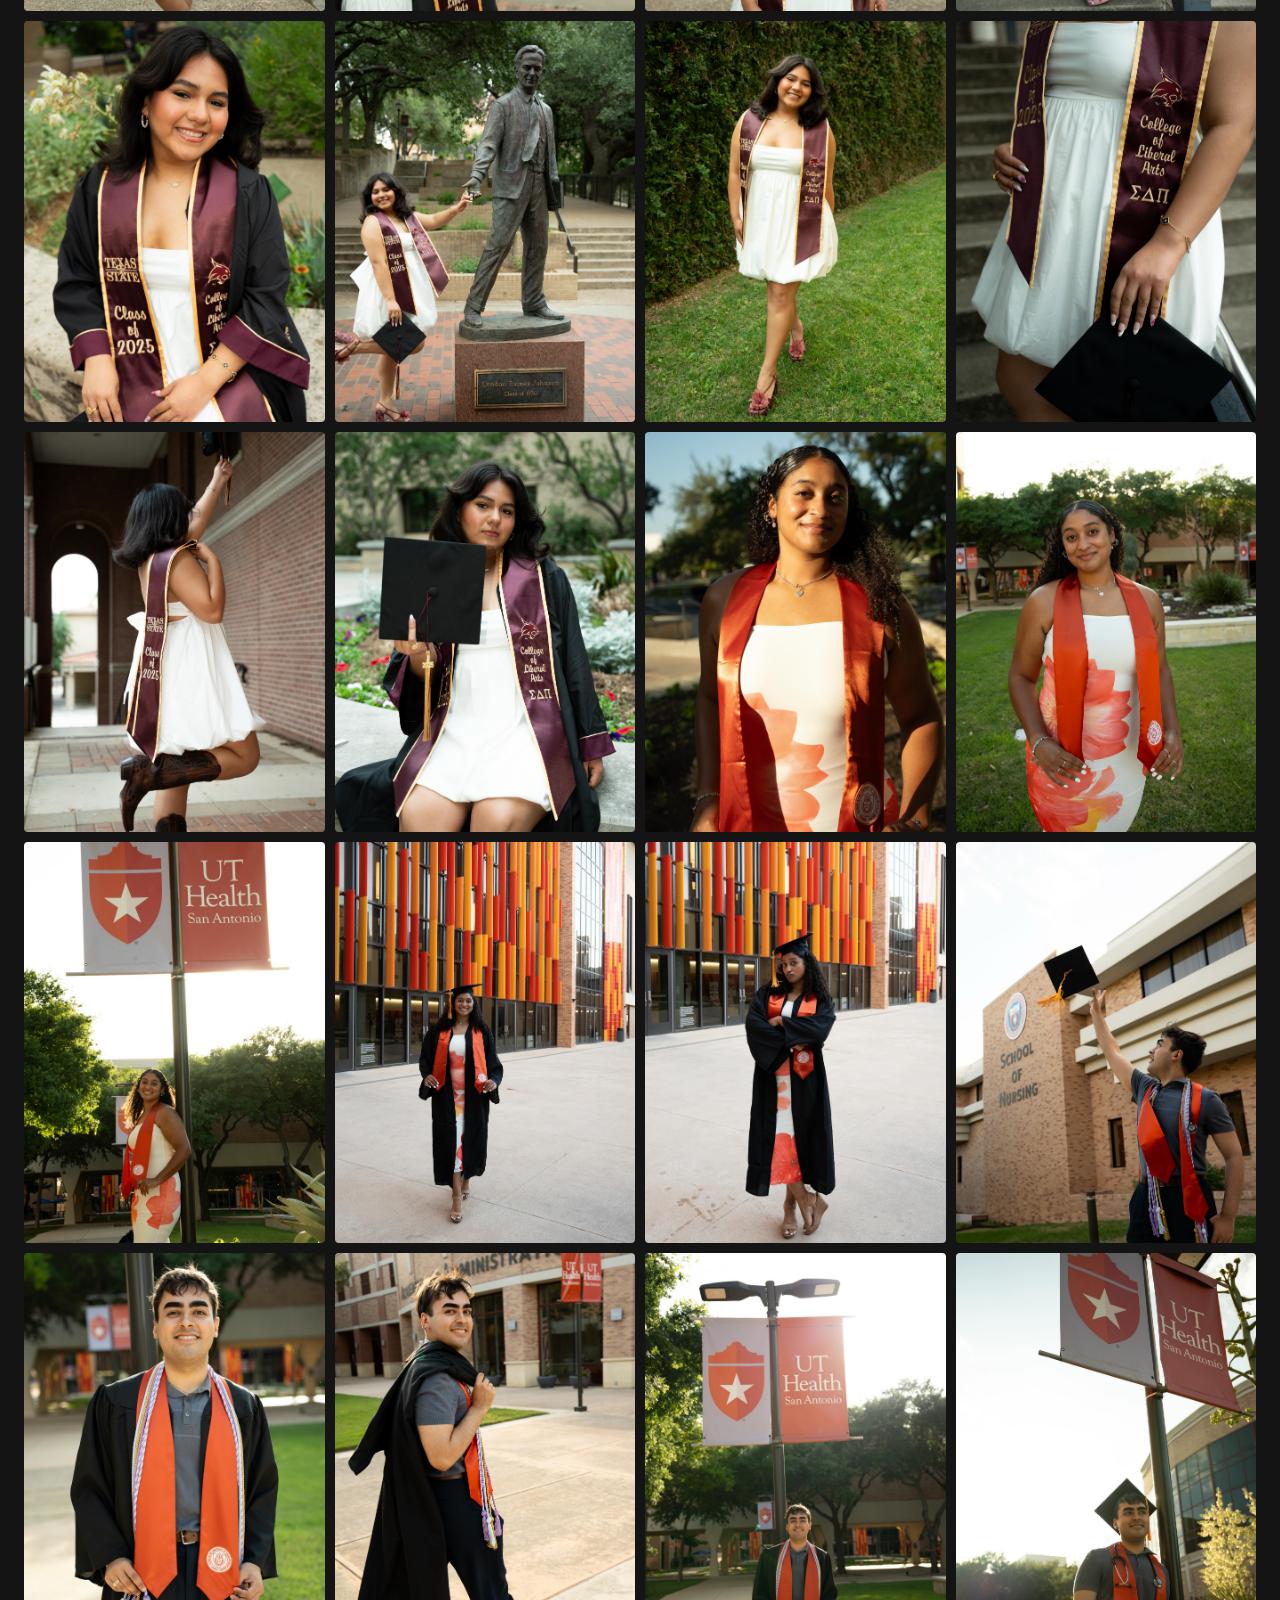
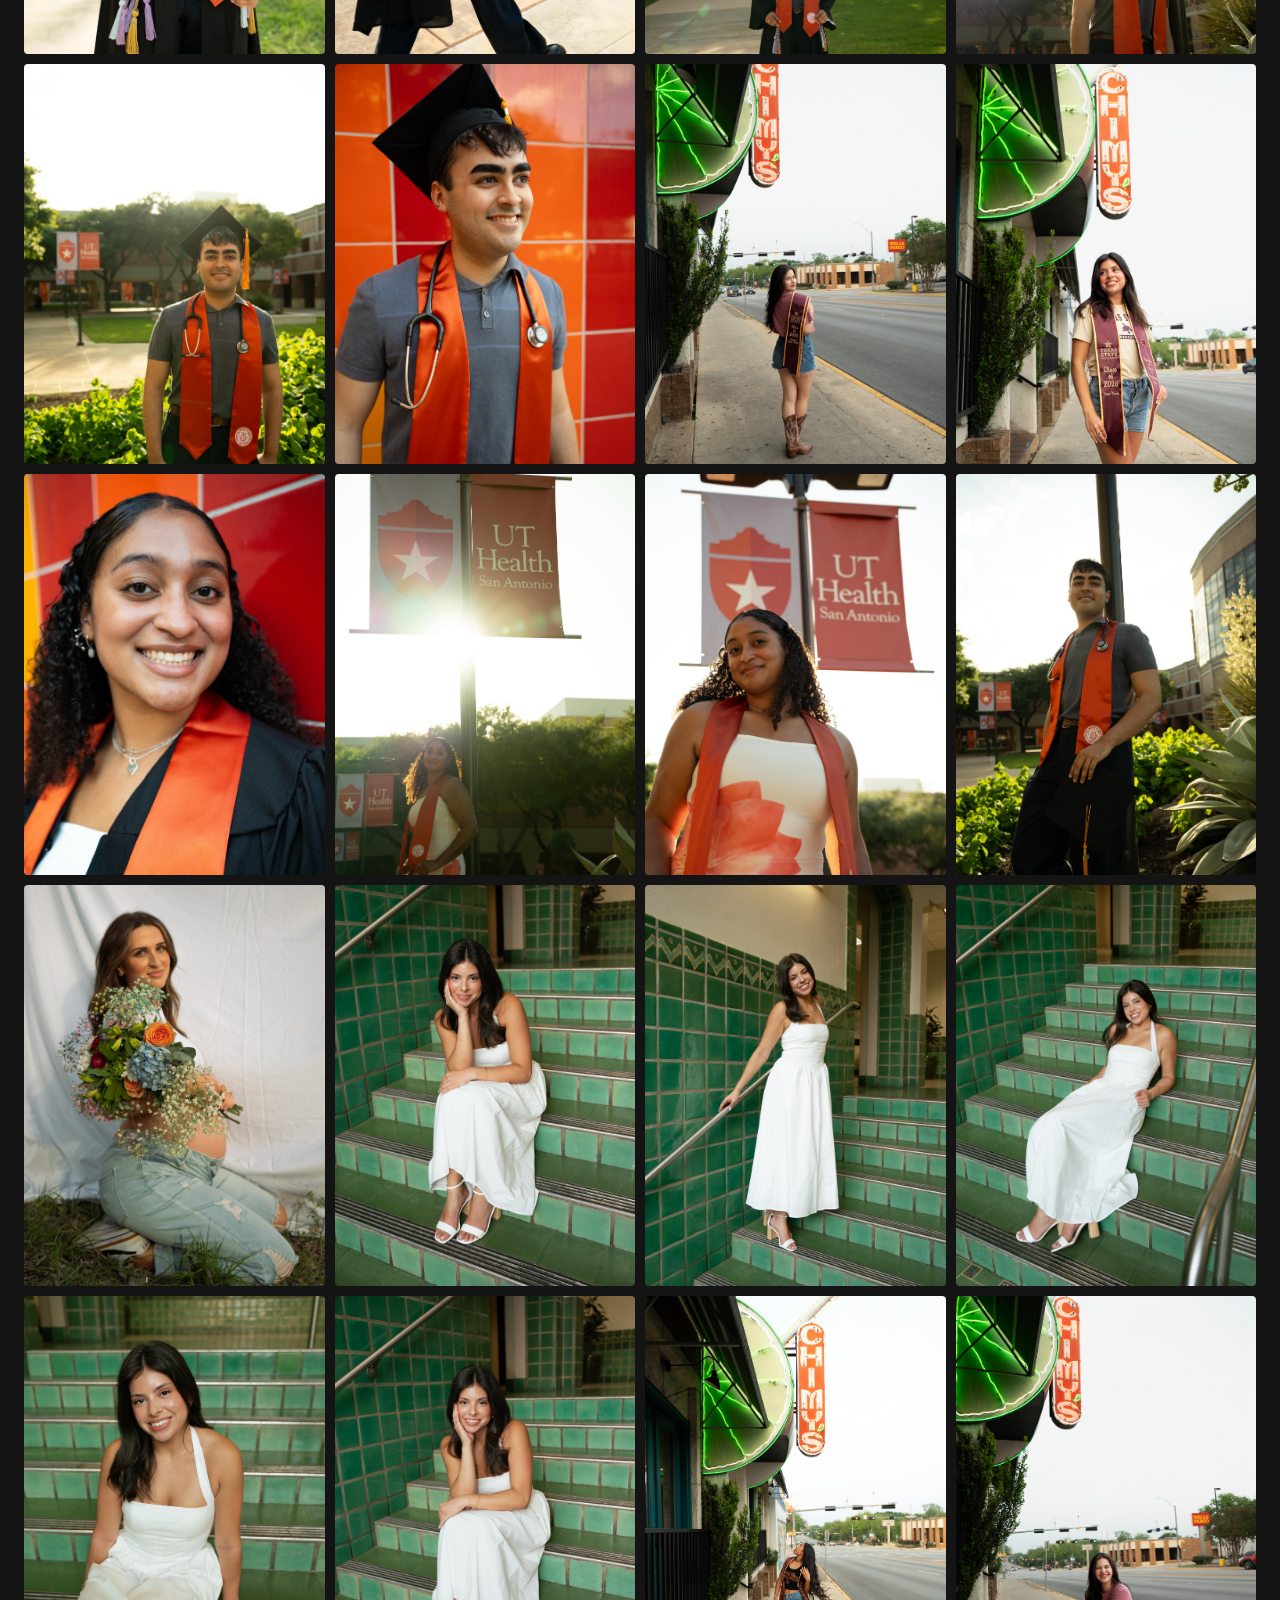
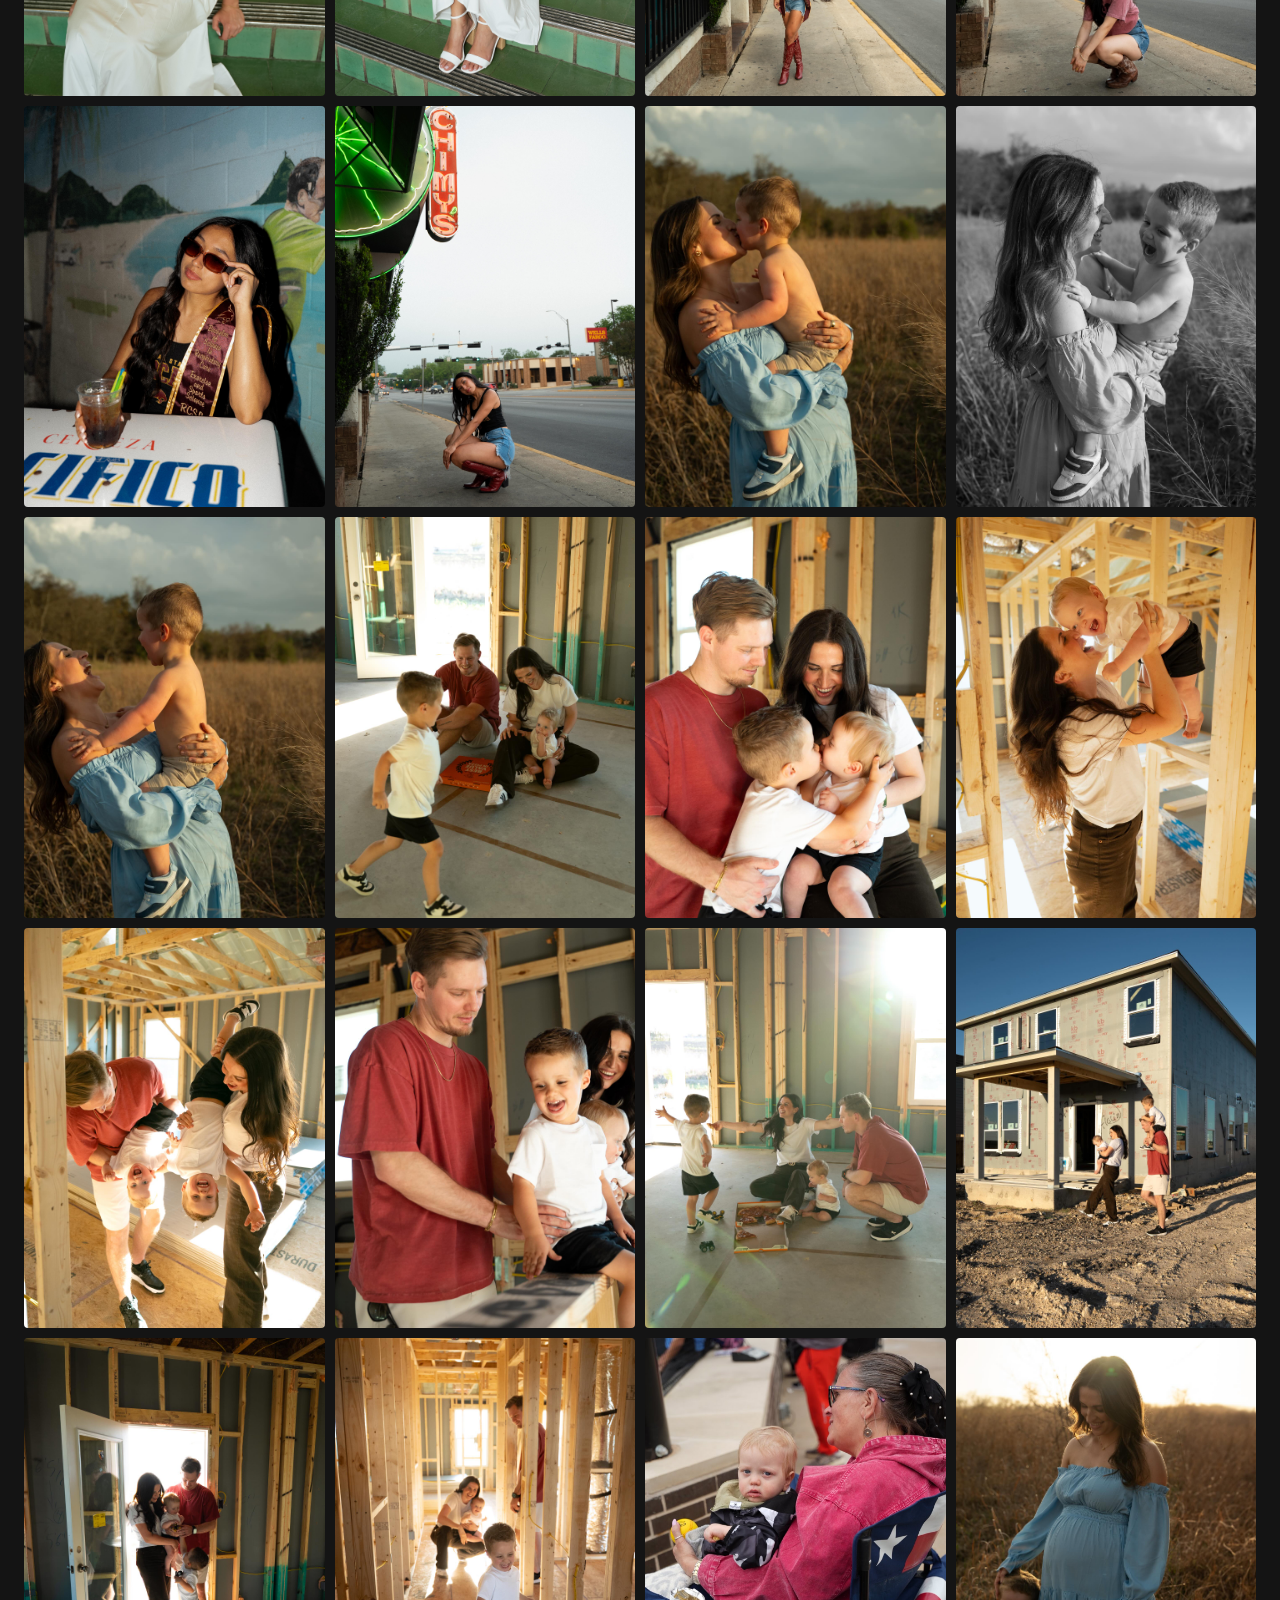
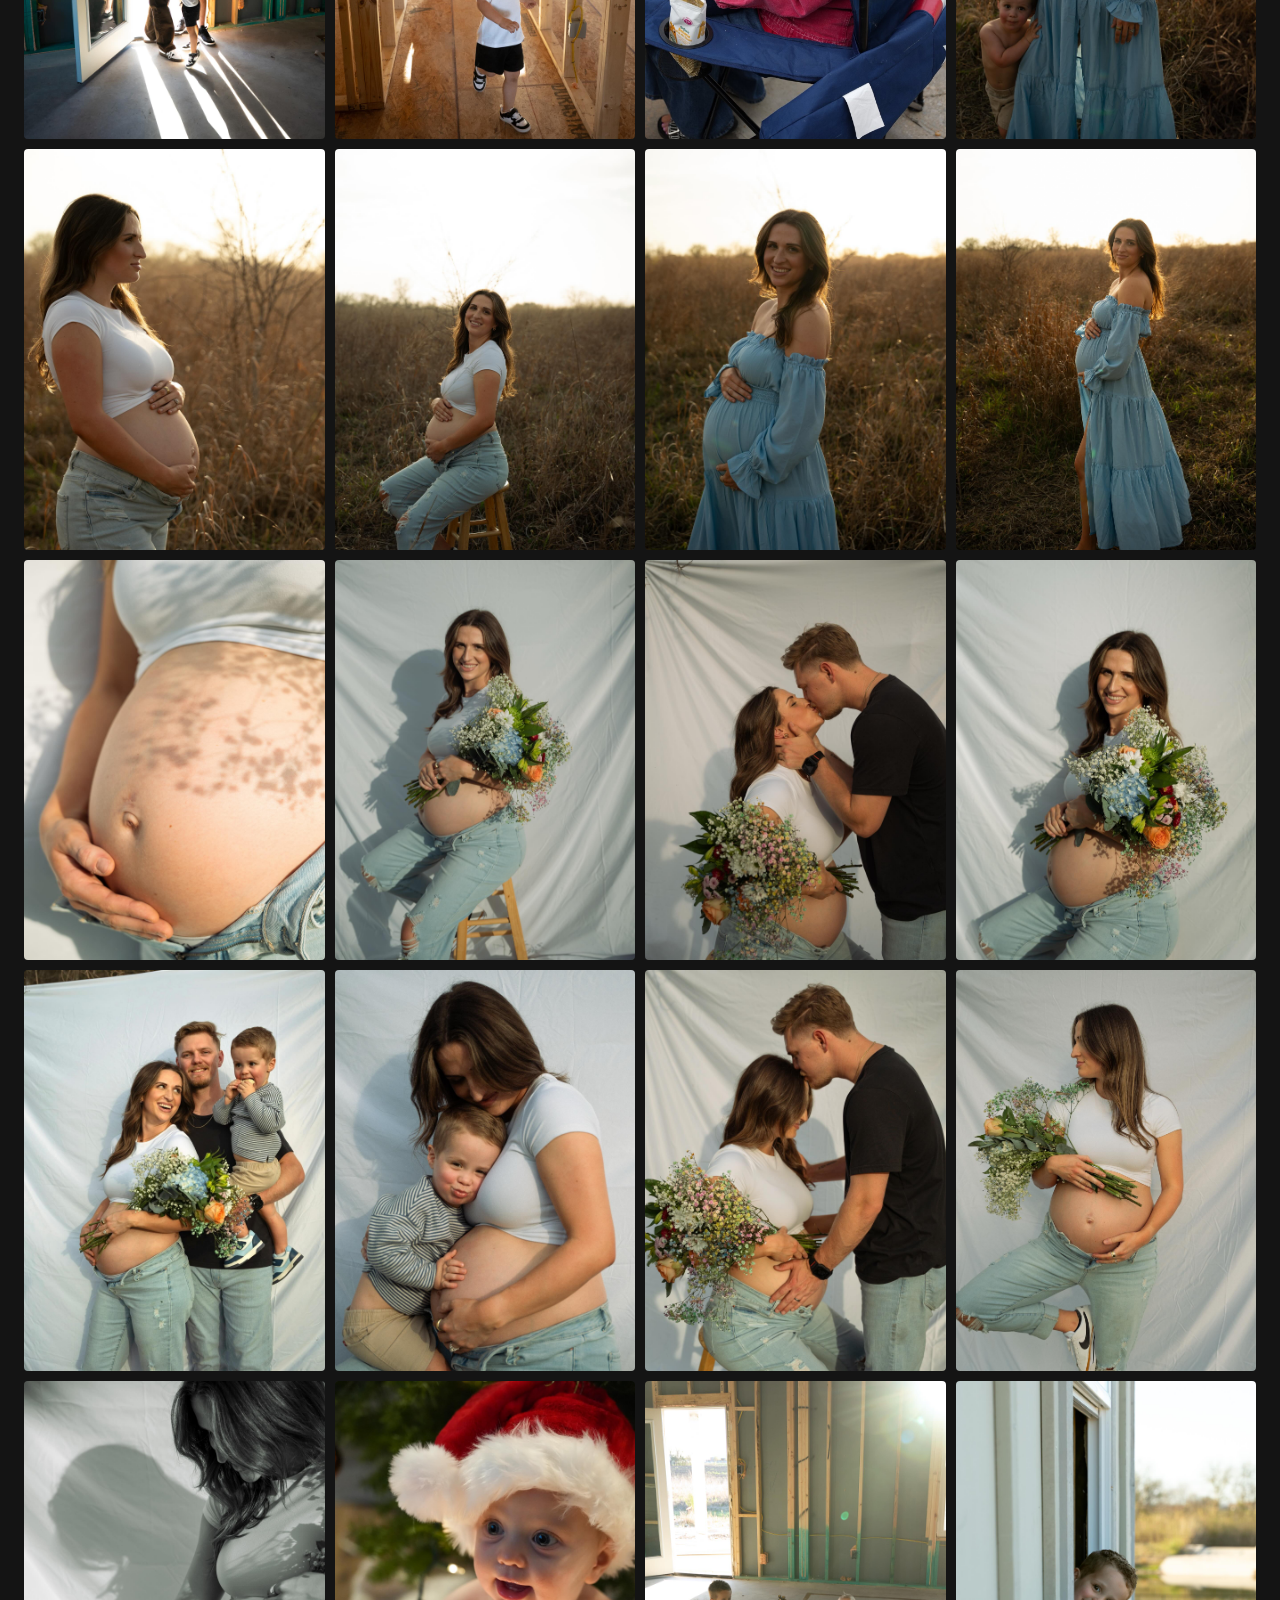
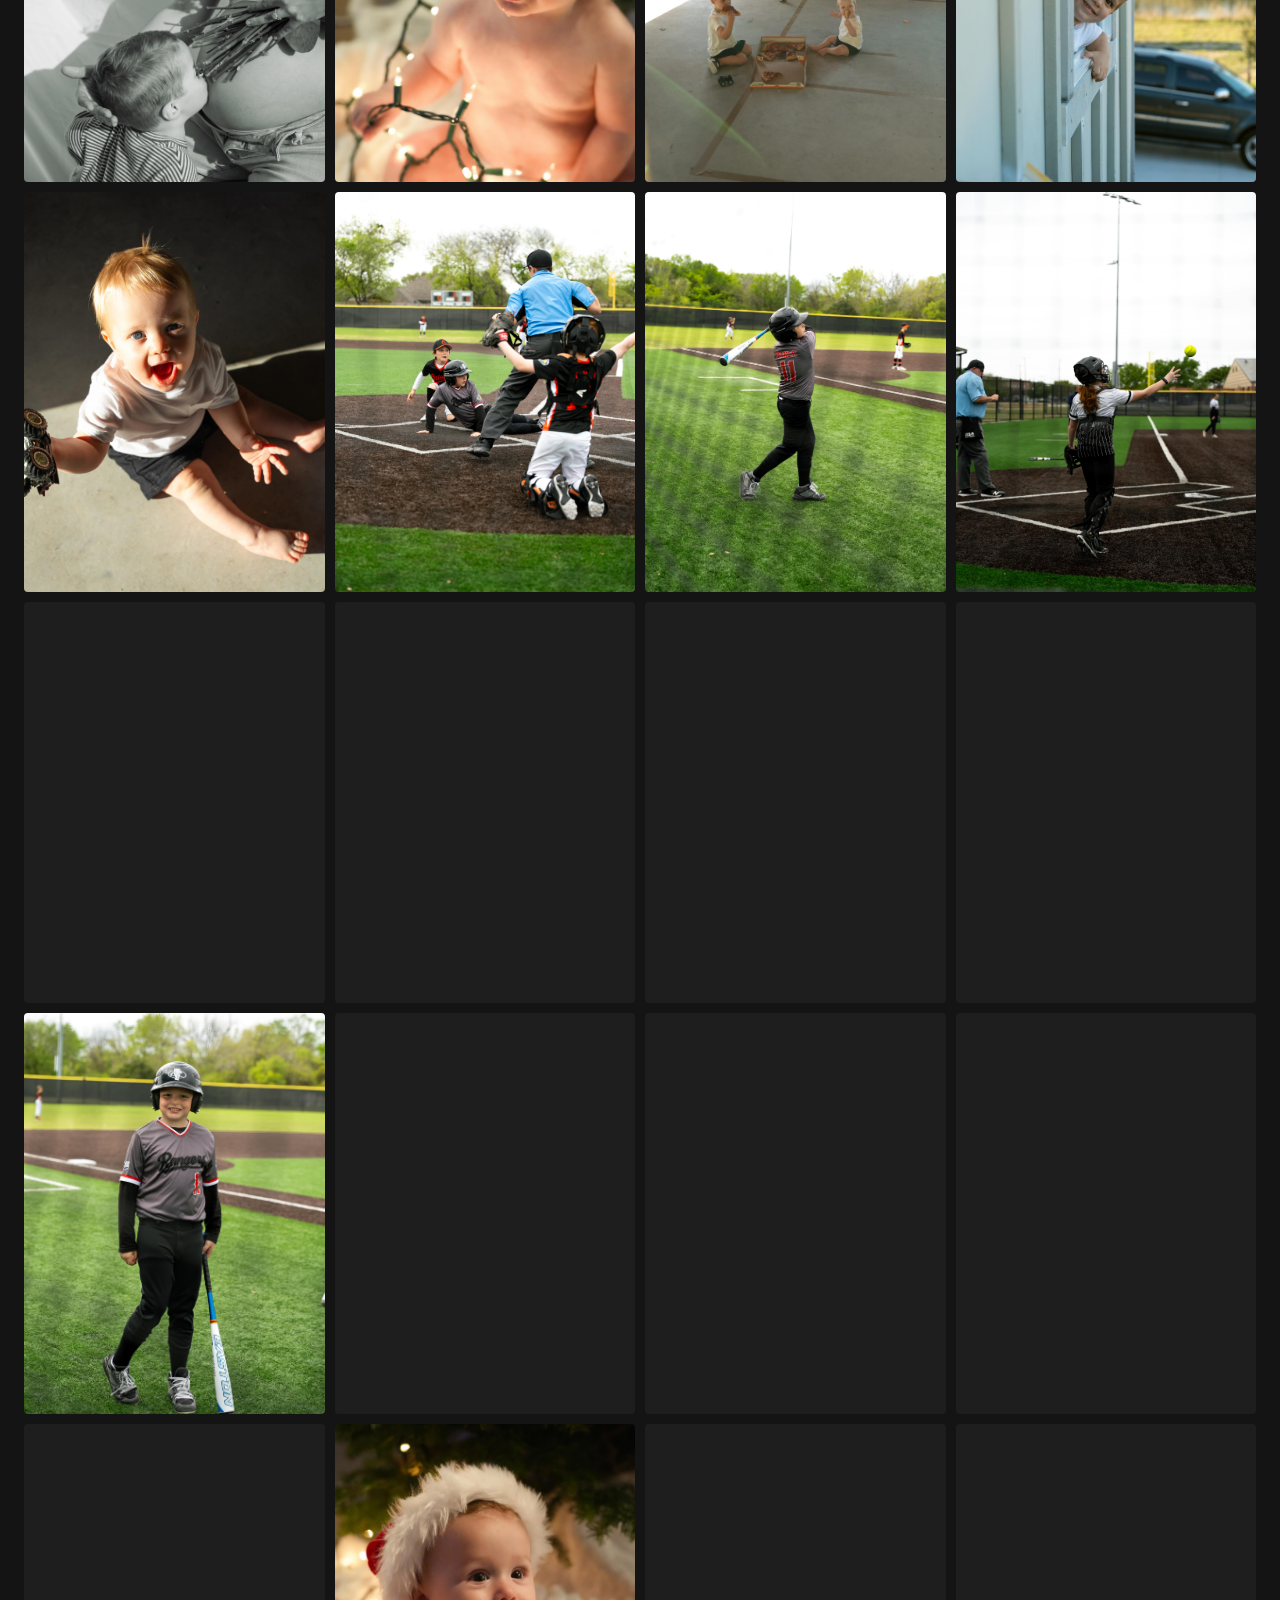
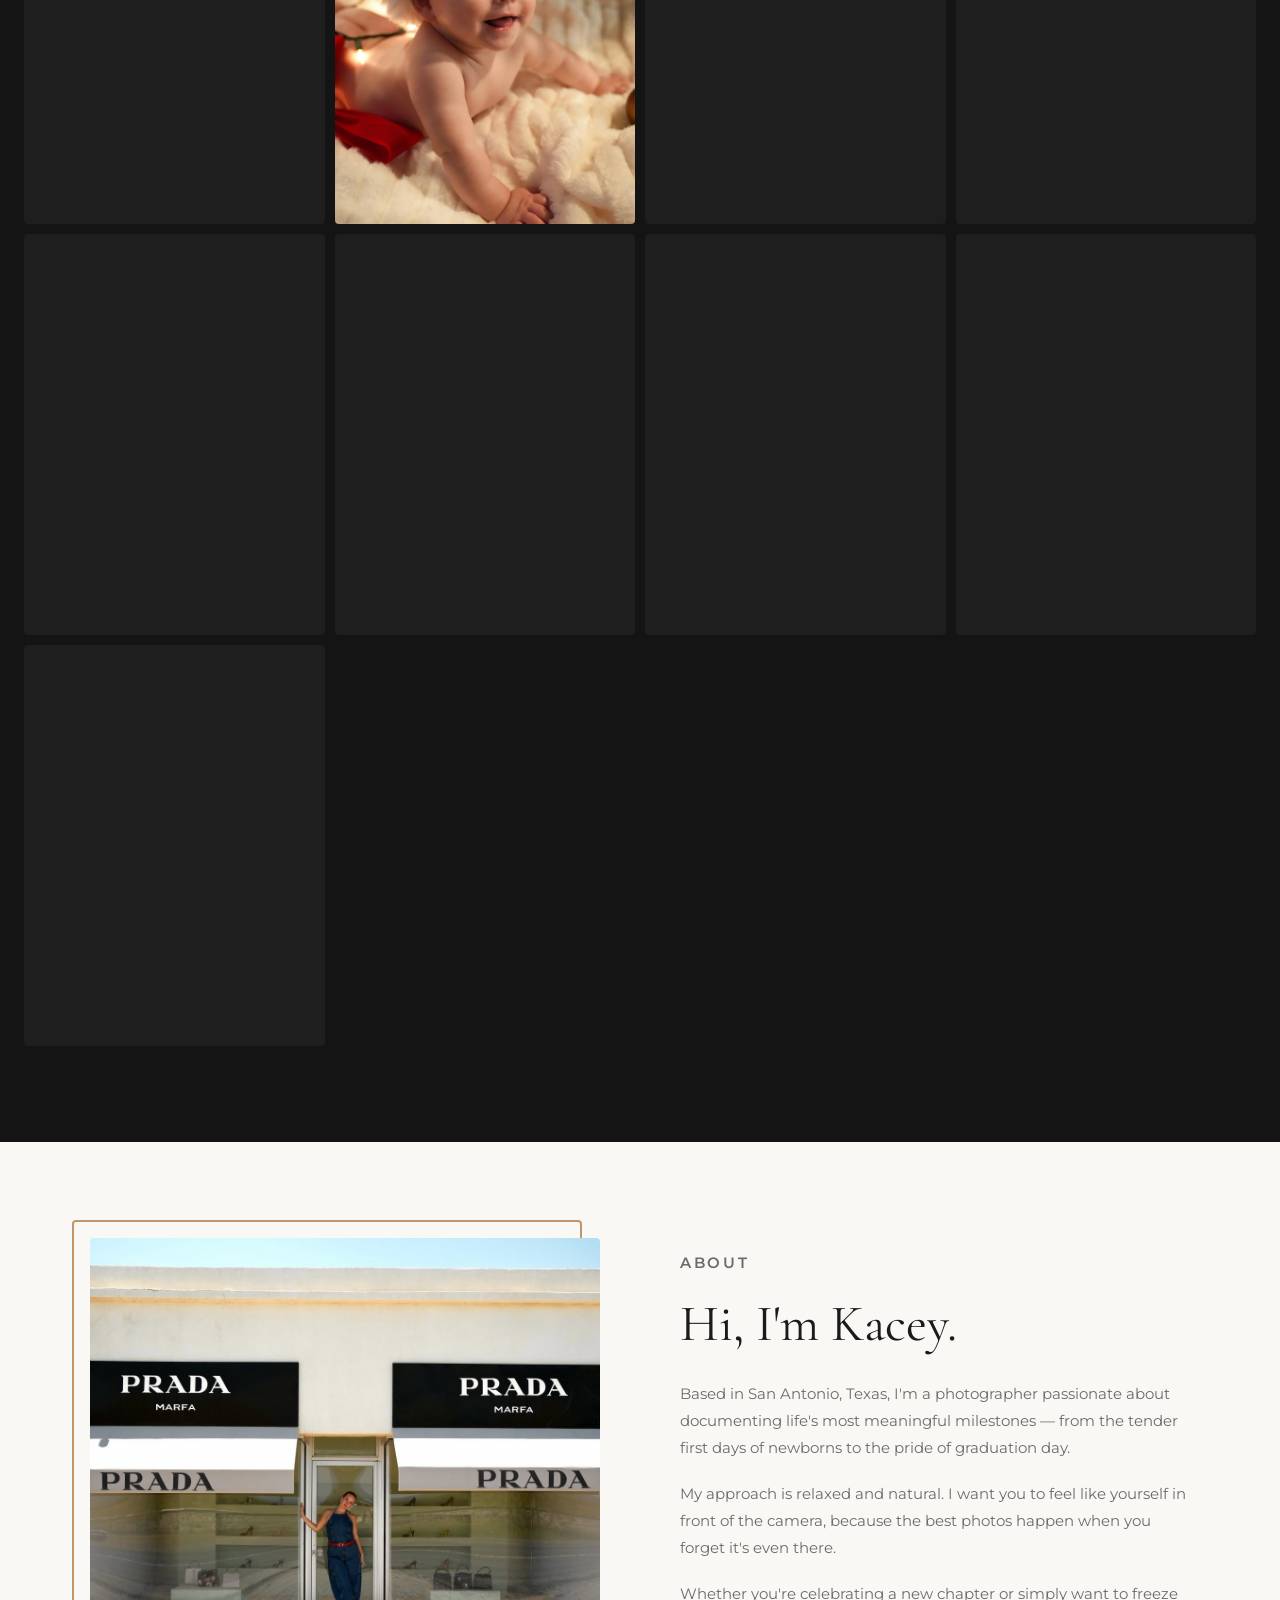
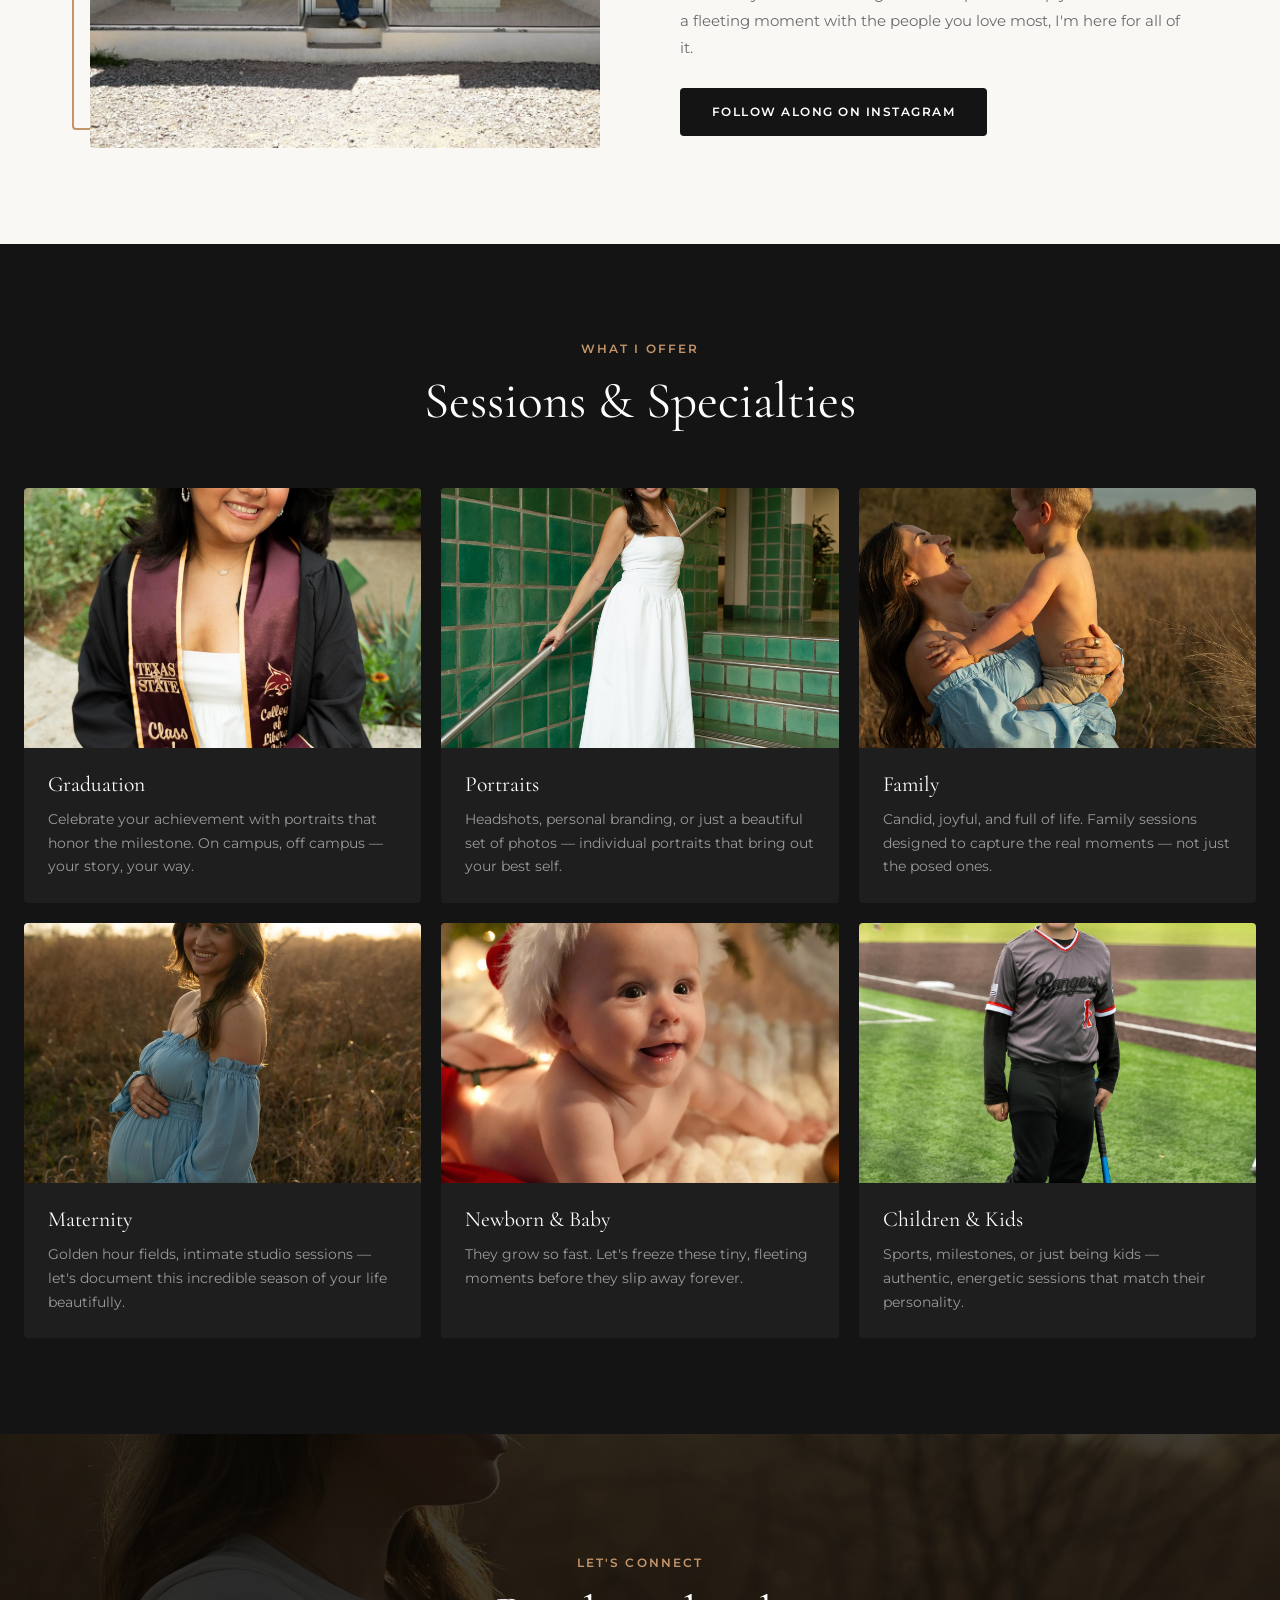
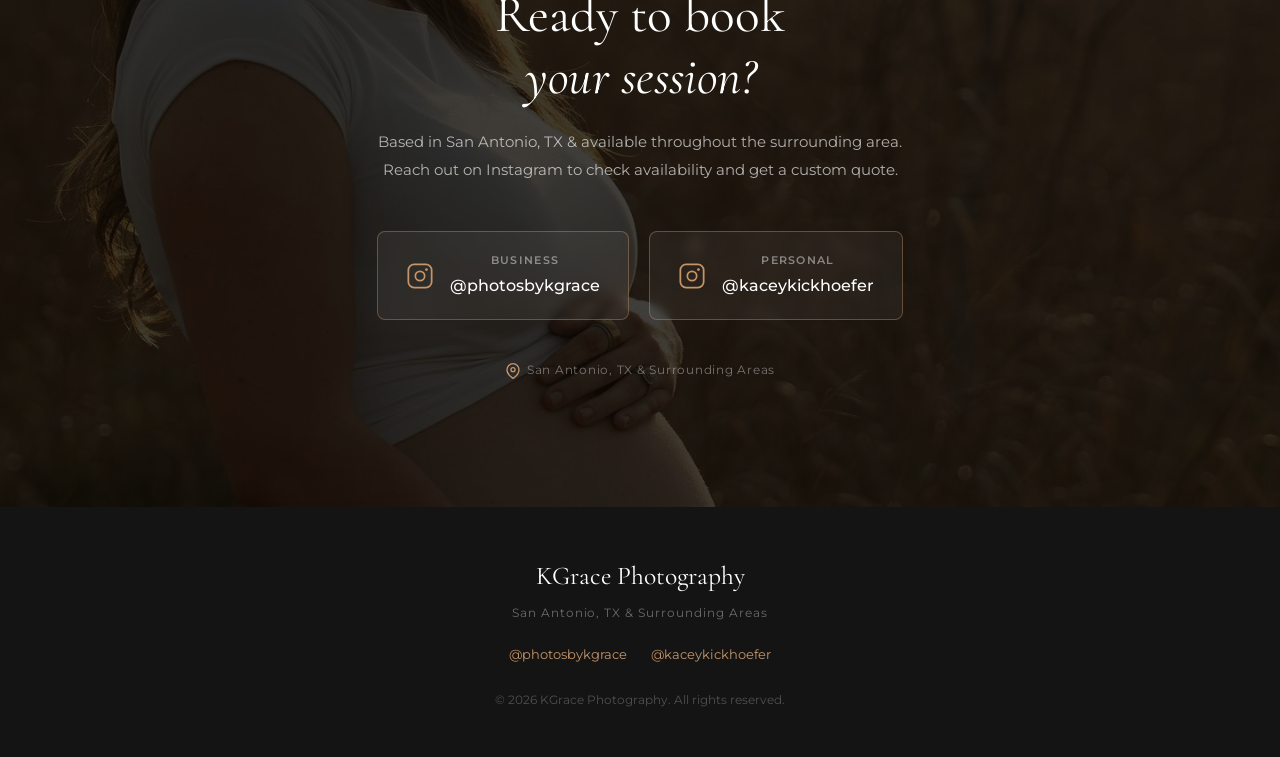
==== commit bc78dca0: "Rename instagram to assets, add profilePic, fix gallery grid, replace contact form with Instagram ba" ====
--- a/index.html
+++ b/index.html
@@ -36,7 +36,7 @@
 
   <!-- Hero -->
   <section id="hero">
-    <div class="hero-img" style="background-image: url('instagram/photosbykgrace/family_01.jpg')"></div>
+    <div class="hero-img" style="background-image: url('assets/photosbykgrace/family_01.jpg')"></div>
     <div class="hero-overlay"></div>
     <div class="hero-content">
       <p class="hero-eyebrow">San Antonio, TX &amp; Surrounding Areas</p>
@@ -90,7 +90,7 @@
   <section id="about">
     <div class="about-inner">
       <div class="about-img-wrap">
-        <img src="instagram/photosbykgrace/portrait_08.jpg" alt="KGrace Photography" loading="lazy">
+        <img src="assets/profilePic.jpg" alt="Kacey — KGrace Photography" loading="lazy">
       </div>
       <div class="about-text">
         <p class="eyebrow">About</p>
@@ -111,42 +111,42 @@
     </div>
     <div class="services-grid">
       <div class="service-card">
-        <div class="service-img" style="background-image: url('instagram/photosbykgrace/graduation_05.jpg')"></div>
+        <div class="service-img" style="background-image: url('assets/photosbykgrace/graduation_05.jpg')"></div>
         <div class="service-body">
           <h3>Graduation</h3>
           <p>Celebrate your achievement with portraits that honor the milestone. On campus, off campus — your story, your way.</p>
         </div>
       </div>
       <div class="service-card">
-        <div class="service-img" style="background-image: url('instagram/photosbykgrace/portrait_07.jpg')"></div>
+        <div class="service-img" style="background-image: url('assets/photosbykgrace/portrait_07.jpg')"></div>
         <div class="service-body">
           <h3>Portraits</h3>
           <p>Headshots, personal branding, or just a beautiful set of photos — individual portraits that bring out your best self.</p>
         </div>
       </div>
       <div class="service-card">
-        <div class="service-img" style="background-image: url('instagram/photosbykgrace/family_03.jpg')"></div>
+        <div class="service-img" style="background-image: url('assets/photosbykgrace/family_03.jpg')"></div>
         <div class="service-body">
           <h3>Family</h3>
           <p>Candid, joyful, and full of life. Family sessions designed to capture the real moments — not just the posed ones.</p>
         </div>
       </div>
       <div class="service-card">
-        <div class="service-img" style="background-image: url('instagram/photosbykgrace/maternity_04.jpg')"></div>
+        <div class="service-img" style="background-image: url('assets/photosbykgrace/maternity_04.jpg')"></div>
         <div class="service-body">
           <h3>Maternity</h3>
           <p>Golden hour fields, intimate studio sessions — let's document this incredible season of your life beautifully.</p>
         </div>
       </div>
       <div class="service-card">
-        <div class="service-img" style="background-image: url('instagram/photosbykgrace/newborn-baby_5.jpg')"></div>
+        <div class="service-img" style="background-image: url('assets/photosbykgrace/newborn-baby_5.jpg')"></div>
         <div class="service-body">
           <h3>Newborn &amp; Baby</h3>
           <p>They grow so fast. Let's freeze these tiny, fleeting moments before they slip away forever.</p>
         </div>
       </div>
       <div class="service-card">
-        <div class="service-img" style="background-image: url('instagram/photosbykgrace/children-kids_12.jpg')"></div>
+        <div class="service-img" style="background-image: url('assets/photosbykgrace/children-kids_12.jpg')"></div>
         <div class="service-body">
           <h3>Children &amp; Kids</h3>
           <p>Sports, milestones, or just being kids — authentic, energetic sessions that match their personality.</p>
@@ -157,53 +157,32 @@
 
   <!-- Contact -->
   <section id="contact">
+    <div class="contact-bg" style="background-image: url('assets/photosbykgrace/maternity_02.jpg')"></div>
+    <div class="contact-overlay"></div>
     <div class="contact-inner">
-      <div class="contact-text">
-        <p class="eyebrow">Let's Connect</p>
-        <h2>Ready to book<br><em>your session?</em></h2>
-        <p>Based in San Antonio, TX &amp; available for sessions throughout the surrounding area. Reach out to check availability and get a custom quote.</p>
-        <div class="contact-links">
-          <a href="https://www.instagram.com/photosbykgrace" target="_blank" rel="noopener" class="contact-link">
-            <svg width="20" height="20" viewBox="0 0 24 24" fill="none" stroke="currentColor" stroke-width="2" stroke-linecap="round" stroke-linejoin="round"><rect x="2" y="2" width="20" height="20" rx="5" ry="5"/><circle cx="12" cy="12" r="4"/><circle cx="17.5" cy="6.5" r="1" fill="currentColor" stroke="none"/></svg>
-            @photosbykgrace
-          </a>
-          <a href="https://www.instagram.com/kaceykickhoefer" target="_blank" rel="noopener" class="contact-link">
-            <svg width="20" height="20" viewBox="0 0 24 24" fill="none" stroke="currentColor" stroke-width="2" stroke-linecap="round" stroke-linejoin="round"><rect x="2" y="2" width="20" height="20" rx="5" ry="5"/><circle cx="12" cy="12" r="4"/><circle cx="17.5" cy="6.5" r="1" fill="currentColor" stroke="none"/></svg>
-            @kaceykickhoefer
-          </a>
-        </div>
-      </div>
-      <form class="contact-form" id="contactForm" novalidate>
-        <div class="form-row">
-          <div class="form-group">
-            <label for="name">Name</label>
-            <input type="text" id="name" name="name" placeholder="Your name" required>
+      <p class="eyebrow">Let's Connect</p>
+      <h2>Ready to book<br><em>your session?</em></h2>
+      <p class="contact-sub">Based in San Antonio, TX &amp; available throughout the surrounding area.<br>Reach out on Instagram to check availability and get a custom quote.</p>
+      <div class="contact-cards">
+        <a href="https://www.instagram.com/photosbykgrace" target="_blank" rel="noopener" class="contact-card">
+          <svg width="28" height="28" viewBox="0 0 24 24" fill="none" stroke="currentColor" stroke-width="1.5" stroke-linecap="round" stroke-linejoin="round"><rect x="2" y="2" width="20" height="20" rx="5" ry="5"/><circle cx="12" cy="12" r="4"/><circle cx="17.5" cy="6.5" r="1.2" fill="currentColor" stroke="none"/></svg>
+          <div>
+            <p class="contact-card-label">Business</p>
+            <p class="contact-card-handle">@photosbykgrace</p>
           </div>
-          <div class="form-group">
-            <label for="email">Email</label>
-            <input type="email" id="email" name="email" placeholder="your@email.com" required>
+        </a>
+        <a href="https://www.instagram.com/kaceykickhoefer" target="_blank" rel="noopener" class="contact-card">
+          <svg width="28" height="28" viewBox="0 0 24 24" fill="none" stroke="currentColor" stroke-width="1.5" stroke-linecap="round" stroke-linejoin="round"><rect x="2" y="2" width="20" height="20" rx="5" ry="5"/><circle cx="12" cy="12" r="4"/><circle cx="17.5" cy="6.5" r="1.2" fill="currentColor" stroke="none"/></svg>
+          <div>
+            <p class="contact-card-label">Personal</p>
+            <p class="contact-card-handle">@kaceykickhoefer</p>
           </div>
-        </div>
-        <div class="form-group">
-          <label for="session">Session Type</label>
-          <select id="session" name="session">
-            <option value="">Select a session type</option>
-            <option>Graduation</option>
-            <option>Portraits</option>
-            <option>Family</option>
-            <option>Maternity</option>
-            <option>Newborn &amp; Baby</option>
-            <option>Children &amp; Kids</option>
-            <option>Lifestyle / Other</option>
-          </select>
-        </div>
-        <div class="form-group">
-          <label for="message">Message</label>
-          <textarea id="message" name="message" rows="5" placeholder="Tell me a little about what you have in mind..."></textarea>
-        </div>
-        <button type="submit" class="btn btn-accent">Send Message</button>
-        <p class="form-note">* For the fastest response, DM on Instagram!</p>
-      </form>
+        </a>
+      </div>
+      <p class="contact-location">
+        <svg width="16" height="16" viewBox="0 0 24 24" fill="none" stroke="currentColor" stroke-width="2" stroke-linecap="round" stroke-linejoin="round"><path d="M21 10c0 7-9 13-9 13S3 17 3 10a9 9 0 0 1 18 0z"/><circle cx="12" cy="10" r="3"/></svg>
+        San Antonio, TX &amp; Surrounding Areas
+      </p>
     </div>
   </section>
 
--- a/css/style.css
+++ b/css/style.css
@@ -60,33 +60,12 @@
   border-radius: var(--radius);
   transition: all 0.25s ease;
 }
-.btn-light {
-  background: var(--white);
-  color: var(--dark);
-}
+.btn-light { background: var(--white); color: var(--dark); }
 .btn-light:hover { background: var(--cream); }
-
-.btn-outline-light {
-  border: 1.5px solid rgba(255,255,255,0.7);
-  color: var(--white);
-}
-.btn-outline-light:hover {
-  background: rgba(255,255,255,0.12);
-  border-color: var(--white);
-}
-.btn-dark {
-  background: var(--dark);
-  color: var(--white);
-}
+.btn-outline-light { border: 1.5px solid rgba(255,255,255,0.7); color: var(--white); }
+.btn-outline-light:hover { background: rgba(255,255,255,0.12); border-color: var(--white); }
+.btn-dark { background: var(--dark); color: var(--white); }
 .btn-dark:hover { background: #2a2a2a; }
-
-.btn-accent {
-  background: var(--accent);
-  color: var(--white);
-  width: 100%;
-  text-align: center;
-}
-.btn-accent:hover { background: var(--accent-dk); }
 
 /* ── Navbar ─────────────────────────────────── */
 #navbar {
@@ -121,11 +100,7 @@
 }
 .logo span { font-style: italic; font-weight: 300; }
 
-.nav-links {
-  display: flex;
-  align-items: center;
-  gap: 32px;
-}
+.nav-links { display: flex; align-items: center; gap: 32px; }
 .nav-links a {
   color: rgba(255,255,255,0.85);
   font-size: 0.75rem;
@@ -145,10 +120,7 @@
   border-radius: 20px;
   transition: all 0.2s !important;
 }
-.nav-ig:hover {
-  background: var(--accent) !important;
-  color: var(--white) !important;
-}
+.nav-ig:hover { background: var(--accent) !important; color: var(--white) !important; }
 
 .nav-toggle { display: none; flex-direction: column; gap: 5px; padding: 4px; }
 .nav-toggle span { display: block; width: 24px; height: 2px; background: var(--white); transition: all 0.3s; border-radius: 2px; }
@@ -173,16 +145,10 @@
   transition: transform 8s ease;
 }
 #hero.loaded .hero-img { transform: scale(1); }
-
 .hero-overlay {
   position: absolute;
   inset: 0;
-  background: linear-gradient(
-    to bottom,
-    rgba(0,0,0,0.35) 0%,
-    rgba(0,0,0,0.55) 50%,
-    rgba(0,0,0,0.7)  100%
-  );
+  background: linear-gradient(to bottom, rgba(0,0,0,0.35) 0%, rgba(0,0,0,0.55) 50%, rgba(0,0,0,0.7) 100%);
 }
 .hero-content {
   position: relative;
@@ -265,53 +231,42 @@
   border-radius: 20px;
   transition: all 0.2s;
 }
-.filter-btn:hover {
-  color: var(--white);
-  border-color: rgba(255,255,255,0.4);
-}
-.filter-btn.active {
-  background: var(--accent);
-  color: var(--white);
-  border-color: var(--accent);
-}
+.filter-btn:hover { color: var(--white); border-color: rgba(255,255,255,0.4); }
+.filter-btn.active { background: var(--accent); color: var(--white); border-color: var(--accent); }
 
 .gallery-grid {
   max-width: 1400px;
   margin: 0 auto;
-  columns: 4 240px;
-  column-gap: var(--gap);
+  display: grid;
+  grid-template-columns: repeat(4, 1fr);
+  gap: var(--gap);
 }
 .gallery-item {
-  break-inside: avoid;
-  margin-bottom: var(--gap);
   overflow: hidden;
   border-radius: var(--radius);
   cursor: pointer;
   position: relative;
   background: var(--dark-mid);
+  aspect-ratio: 3/4;
 }
 .gallery-item img {
   width: 100%;
+  height: 100%;
+  object-fit: cover;
   display: block;
   transition: transform 0.5s ease, opacity 0.3s;
   opacity: 0;
 }
 .gallery-item img.loaded { opacity: 1; }
-.gallery-item:hover img { transform: scale(1.04); }
+.gallery-item:hover img { transform: scale(1.05); }
 .gallery-item-overlay {
   position: absolute;
   inset: 0;
   background: rgba(0,0,0,0);
   transition: background 0.3s;
-  display: flex;
-  align-items: flex-end;
-  padding: 16px;
-}
-.gallery-item:hover .gallery-item-overlay { background: rgba(0,0,0,0.35); }
-
-.gallery-item.hidden {
-  display: none;
-}
+}
+.gallery-item:hover .gallery-item-overlay { background: rgba(0,0,0,0.25); }
+.gallery-item.hidden { display: none; }
 
 /* ── Lightbox ───────────────────────────────── */
 .lightbox {
@@ -326,9 +281,7 @@
   padding: 60px 80px;
 }
 .lightbox[hidden] { display: none; }
-
 .lb-img-wrap {
-  position: relative;
   max-width: 90vw;
   max-height: 80vh;
   display: flex;
@@ -360,7 +313,6 @@
   z-index: 2;
 }
 .lb-close:hover { color: var(--white); }
-
 .lb-prev, .lb-next {
   position: fixed;
   top: 50%; transform: translateY(-50%);
@@ -389,9 +341,7 @@
   gap: 80px;
   align-items: center;
 }
-.about-img-wrap {
-  position: relative;
-}
+.about-img-wrap { position: relative; }
 .about-img-wrap::before {
   content: '';
   position: absolute;
@@ -405,8 +355,9 @@
   position: relative;
   z-index: 1;
   width: 100%;
-  aspect-ratio: 3/4;
+  aspect-ratio: 1;
   object-fit: cover;
+  object-position: center top;
   border-radius: var(--radius);
 }
 .about-text h2 { margin-bottom: 24px; }
@@ -441,85 +392,93 @@
   background-size: cover;
   background-position: center;
   transition: transform 0.5s ease;
+  overflow: hidden;
 }
 .service-card:hover .service-img { transform: scale(1.04); }
-.service-body {
-  padding: 24px;
-}
-.service-body h3 {
-  font-family: var(--font-display);
-  color: var(--white);
-  margin-bottom: 10px;
-  font-size: 1.35rem;
-}
-.service-body p {
-  color: rgba(255,255,255,0.55);
-  font-size: 0.85rem;
-  line-height: 1.75;
-}
+.service-body { padding: 24px; }
+.service-body h3 { font-family: var(--font-display); color: var(--white); margin-bottom: 10px; font-size: 1.35rem; }
+.service-body p  { color: rgba(255,255,255,0.55); font-size: 0.85rem; line-height: 1.75; }
 
 /* ── Contact ────────────────────────────────── */
 #contact {
-  padding: var(--section-pad);
-  background: var(--cream);
+  position: relative;
+  padding: 120px 24px;
+  text-align: center;
+  overflow: hidden;
+}
+.contact-bg {
+  position: absolute;
+  inset: 0;
+  background-size: cover;
+  background-position: center;
+}
+.contact-overlay {
+  position: absolute;
+  inset: 0;
+  background: rgba(10,8,6,0.78);
 }
 .contact-inner {
-  max-width: 1100px;
+  position: relative;
+  z-index: 1;
+  max-width: 700px;
   margin: 0 auto;
-  display: grid;
-  grid-template-columns: 1fr 1.4fr;
-  gap: 80px;
-  align-items: start;
-}
-.contact-text h2 { margin-bottom: 20px; }
-.contact-text p  { color: var(--text-muted); font-size: 0.95rem; line-height: 1.8; margin-bottom: 28px; }
-.contact-links { display: flex; flex-direction: column; gap: 12px; }
-.contact-link {
-  display: flex;
-  align-items: center;
-  gap: 10px;
-  font-size: 0.85rem;
+}
+#contact .eyebrow { color: var(--accent); display: block; margin-bottom: 12px; }
+#contact h2 { color: var(--white); margin-bottom: 20px; }
+.contact-sub {
+  color: rgba(255,255,255,0.65);
+  font-size: 0.95rem;
+  line-height: 1.8;
+  margin-bottom: 48px;
+}
+.contact-cards {
+  display: flex;
+  justify-content: center;
+  gap: 20px;
+  flex-wrap: wrap;
+  margin-bottom: 40px;
+}
+.contact-card {
+  display: flex;
+  align-items: center;
+  gap: 16px;
+  padding: 20px 28px;
+  border: 1.5px solid rgba(196,149,106,0.4);
+  border-radius: 8px;
+  color: var(--white);
+  background: rgba(255,255,255,0.05);
+  transition: all 0.25s ease;
+  backdrop-filter: blur(4px);
+  min-width: 240px;
+}
+.contact-card:hover {
+  background: rgba(196,149,106,0.15);
+  border-color: var(--accent);
+  transform: translateY(-3px);
+}
+.contact-card svg { color: var(--accent); flex-shrink: 0; }
+.contact-card-label {
+  font-size: 0.68rem;
+  font-weight: 600;
+  letter-spacing: 0.12em;
+  text-transform: uppercase;
+  color: rgba(255,255,255,0.45);
+  margin-bottom: 3px;
+}
+.contact-card-handle {
+  font-size: 1rem;
   font-weight: 500;
-  color: var(--accent);
-  transition: color 0.2s;
-}
-.contact-link:hover { color: var(--accent-dk); }
-
-.contact-form { display: flex; flex-direction: column; gap: 16px; }
-.form-row { display: grid; grid-template-columns: 1fr 1fr; gap: 16px; }
-.form-group { display: flex; flex-direction: column; gap: 6px; }
-.form-group label {
-  font-size: 0.72rem;
-  font-weight: 600;
-  letter-spacing: 0.08em;
-  text-transform: uppercase;
-  color: var(--text-muted);
-}
-.form-group input,
-.form-group select,
-.form-group textarea {
-  padding: 12px 16px;
-  border: 1.5px solid var(--border);
-  border-radius: var(--radius);
-  font-family: var(--font-body);
-  font-size: 0.9rem;
-  color: var(--text);
-  background: var(--white);
-  transition: border-color 0.2s;
-  outline: none;
-}
-.form-group input:focus,
-.form-group select:focus,
-.form-group textarea:focus {
-  border-color: var(--accent);
-}
-.form-group textarea { resize: vertical; }
-.form-note {
+  color: var(--white);
+}
+.contact-location {
+  display: inline-flex;
+  align-items: center;
+  gap: 6px;
   font-size: 0.78rem;
-  color: var(--text-muted);
-  font-style: italic;
-  margin-top: -4px;
-}
+  color: rgba(255,255,255,0.4);
+  letter-spacing: 0.06em;
+}
+.contact-location svg { color: var(--accent); }
 
 /* ── Footer ─────────────────────────────────── */
 footer {
@@ -528,68 +487,55 @@
   text-align: center;
 }
 .footer-inner { max-width: 600px; margin: 0 auto; }
-.footer-logo {
-  font-family: var(--font-display);
-  font-size: 1.6rem;
-  color: var(--white);
-  margin-bottom: 6px;
-}
-.footer-location {
-  font-size: 0.78rem;
-  color: var(--text-muted);
-  letter-spacing: 0.08em;
-  margin-bottom: 20px;
-}
-.footer-links {
-  display: flex;
-  justify-content: center;
-  gap: 24px;
-  margin-bottom: 24px;
-}
-.footer-links a {
-  font-size: 0.82rem;
-  color: var(--accent);
-  transition: color 0.2s;
-}
+.footer-logo { font-family: var(--font-display); font-size: 1.6rem; color: var(--white); margin-bottom: 6px; }
+.footer-location { font-size: 0.78rem; color: var(--text-muted); letter-spacing: 0.08em; margin-bottom: 20px; }
+.footer-links { display: flex; justify-content: center; gap: 24px; margin-bottom: 24px; }
+.footer-links a { font-size: 0.82rem; color: var(--accent); transition: color 0.2s; }
 .footer-links a:hover { color: var(--white); }
-.footer-copy {
-  font-size: 0.75rem;
-  color: rgba(255,255,255,0.25);
-}
+.footer-copy { font-size: 0.75rem; color: rgba(255,255,255,0.25); }
+
+/* ── Section header helper ──────────────────── */
+.section-header { margin-bottom: 56px; }
+.section-header.light h2 { color: var(--white); }
 
 /* ── Responsive ─────────────────────────────── */
+@media (max-width: 1200px) {
+  .gallery-grid { grid-template-columns: repeat(3, 1fr); }
+}
+
 @media (max-width: 1024px) {
   .services-grid { grid-template-columns: repeat(2, 1fr); }
   .about-inner   { gap: 48px; }
-  .contact-inner { grid-template-columns: 1fr; gap: 48px; }
 }
 
 @media (max-width: 768px) {
   :root { --section-pad: 64px 20px; }
 
-  .nav-links { display: none; flex-direction: column; position: fixed; top: var(--nav-h); left: 0; right: 0; background: rgba(20,20,20,0.98); padding: 24px 32px 32px; gap: 20px; border-top: 1px solid rgba(255,255,255,0.08); }
+  .nav-links {
+    display: none; flex-direction: column;
+    position: fixed; top: var(--nav-h); left: 0; right: 0;
+    background: rgba(20,20,20,0.98);
+    padding: 24px 32px 32px; gap: 20px;
+    border-top: 1px solid rgba(255,255,255,0.08);
+  }
   .nav-links.open { display: flex; }
   .nav-toggle { display: flex; }
   .nav-ig { width: fit-content; }
 
+  .gallery-grid { grid-template-columns: repeat(2, 1fr); }
+
   .about-inner { grid-template-columns: 1fr; }
   .about-img-wrap { max-width: 380px; margin: 0 auto; }
 
   .services-grid { grid-template-columns: 1fr; }
 
-  .form-row { grid-template-columns: 1fr; }
+  .contact-cards { flex-direction: column; align-items: center; }
+  .contact-card  { width: 100%; max-width: 340px; }
 
   .lb-prev, .lb-next { font-size: 2rem; }
   .lightbox { padding: 60px 20px 40px; }
-
-  .gallery-grid { columns: 2 160px; }
 }
 
 @media (max-width: 480px) {
-  .gallery-grid { columns: 2 120px; }
   .hero-cta { flex-direction: column; align-items: center; }
 }
-
-/* ── Section header helper ──────────────────── */
-.section-header { margin-bottom: 56px; }
-.section-header.light h2 { color: var(--white); }
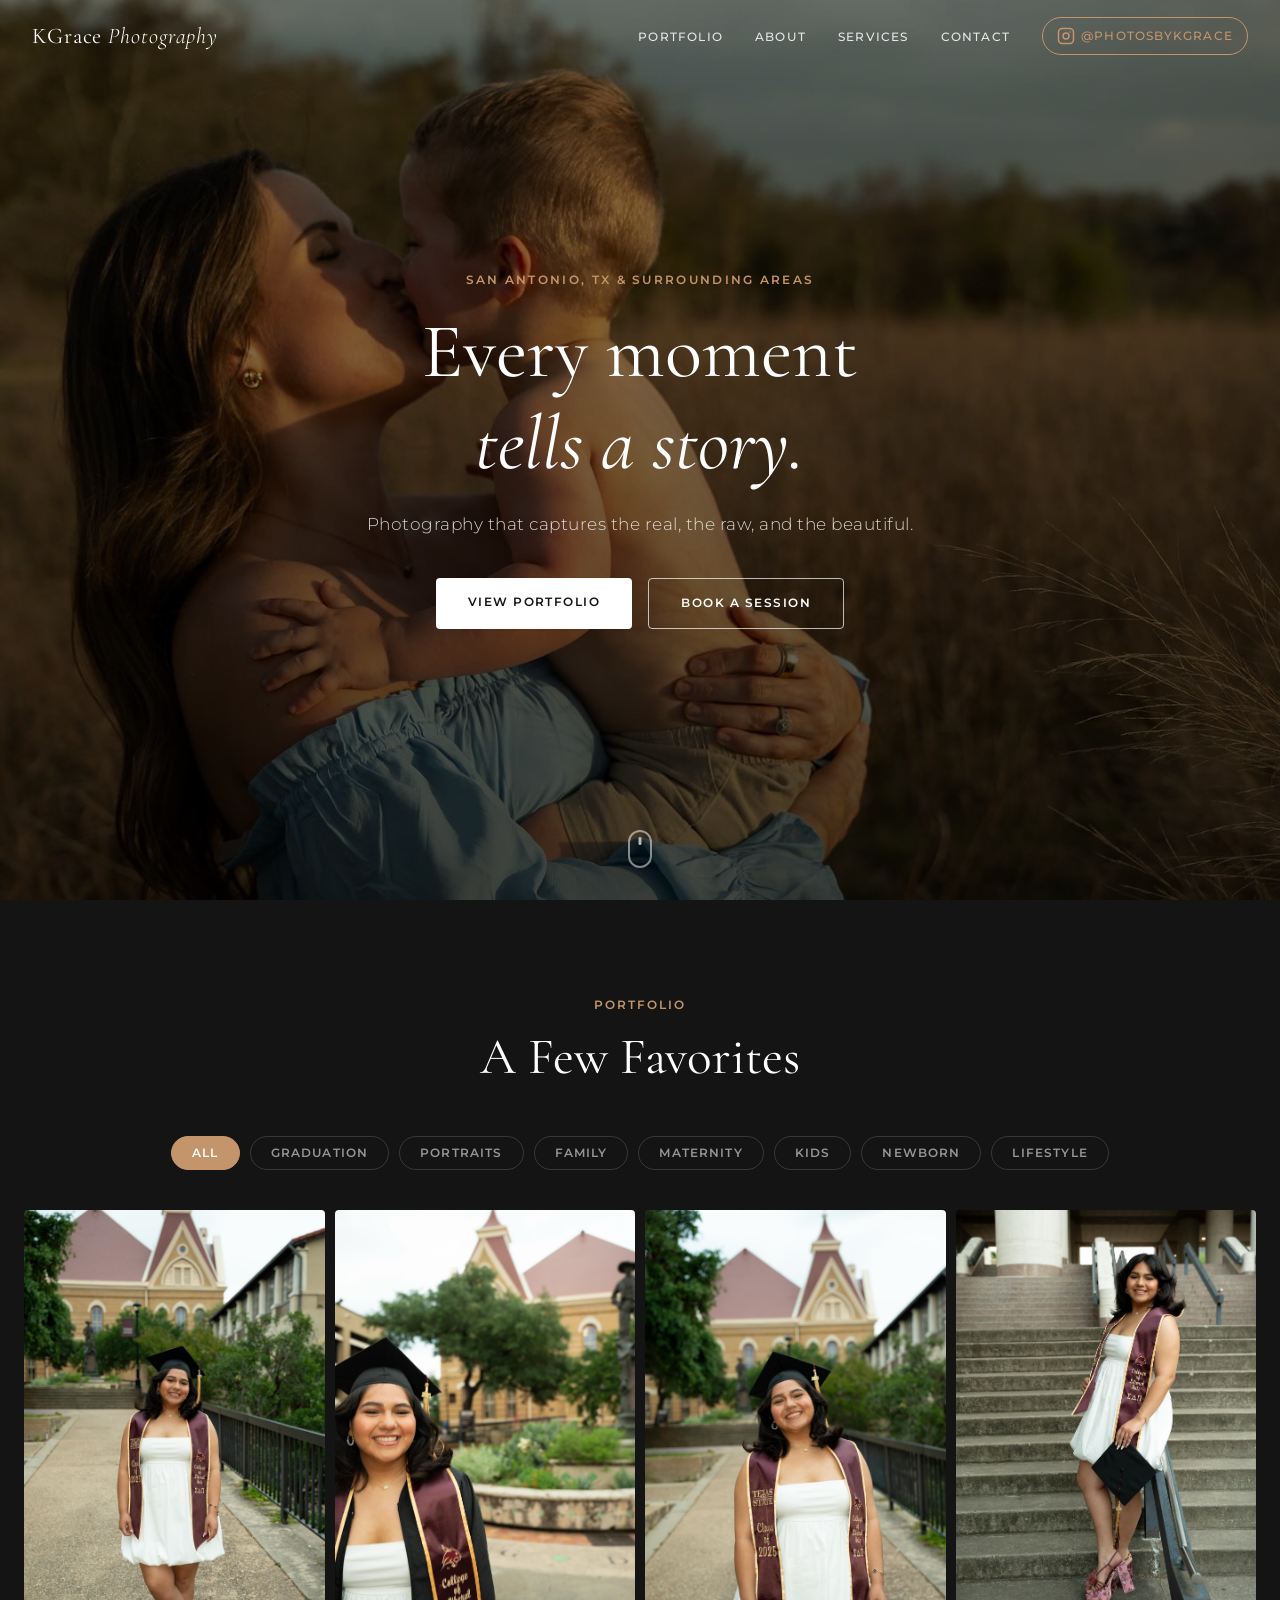
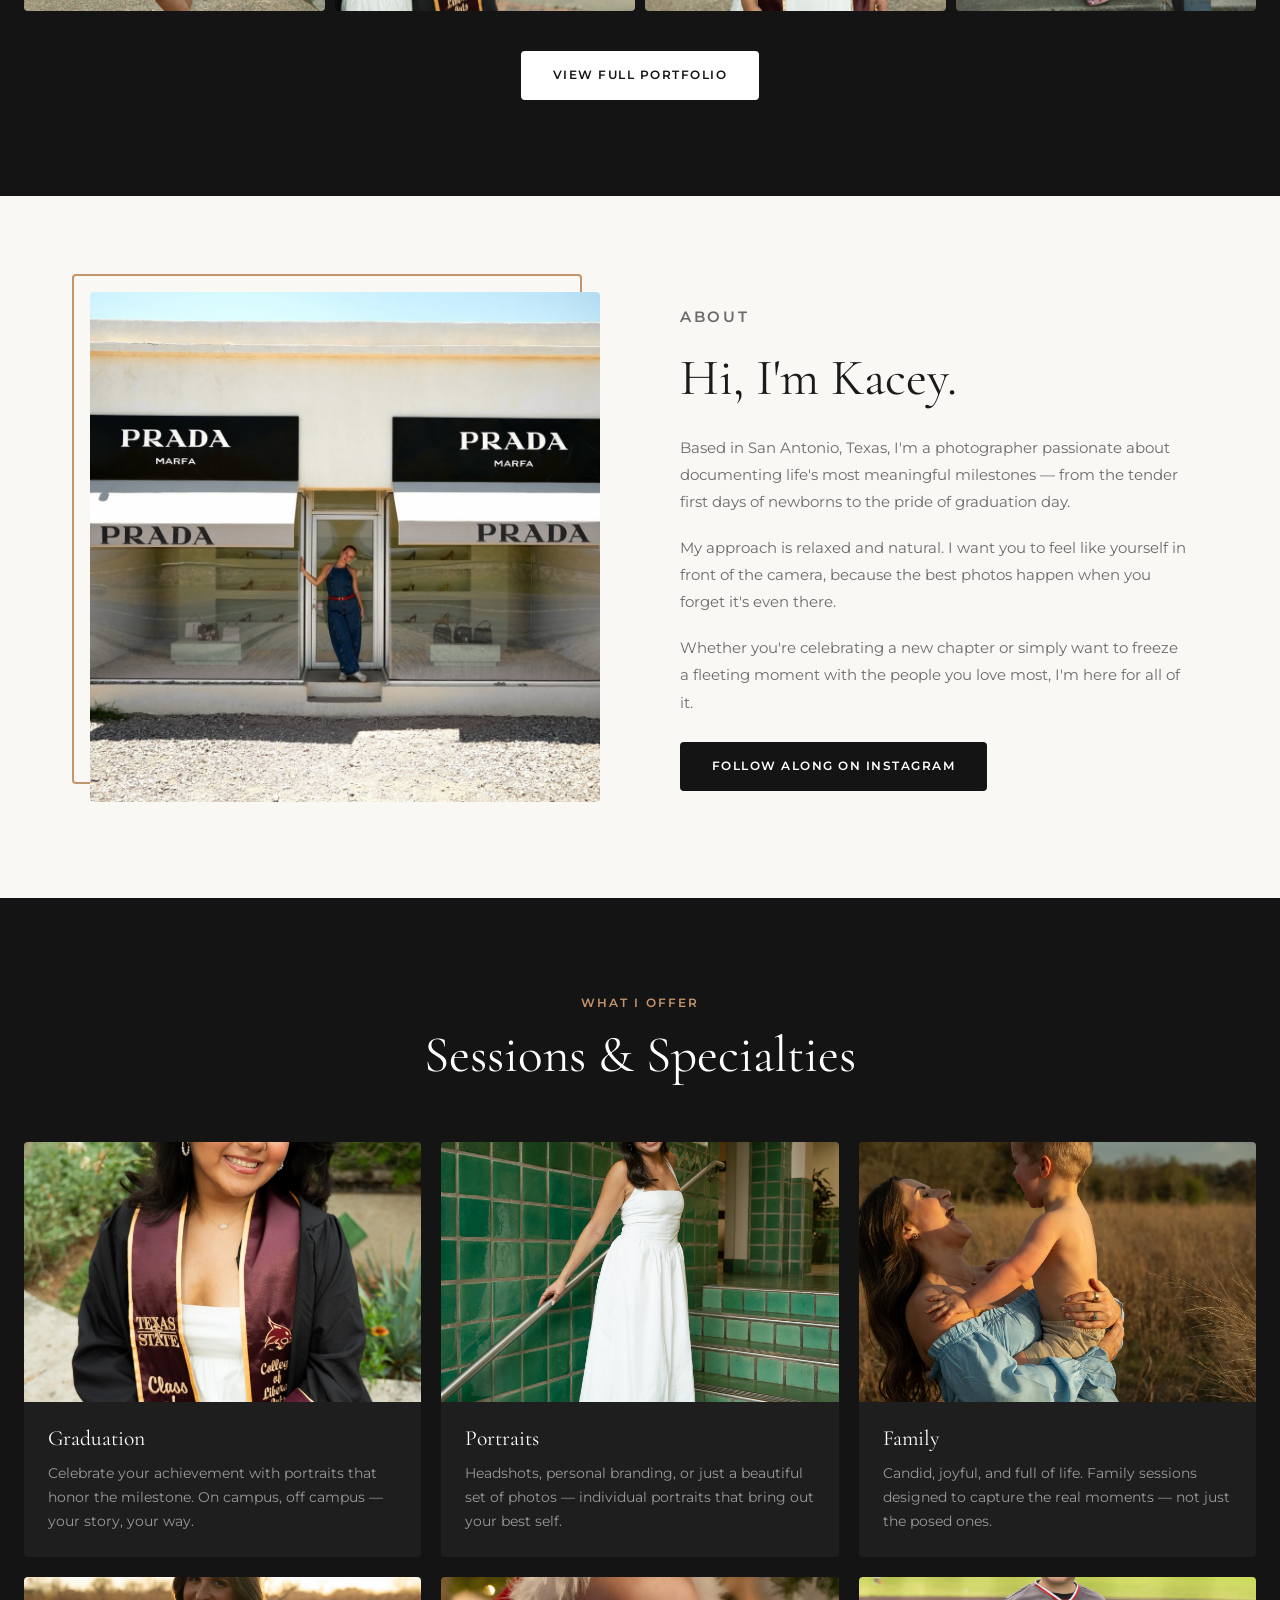
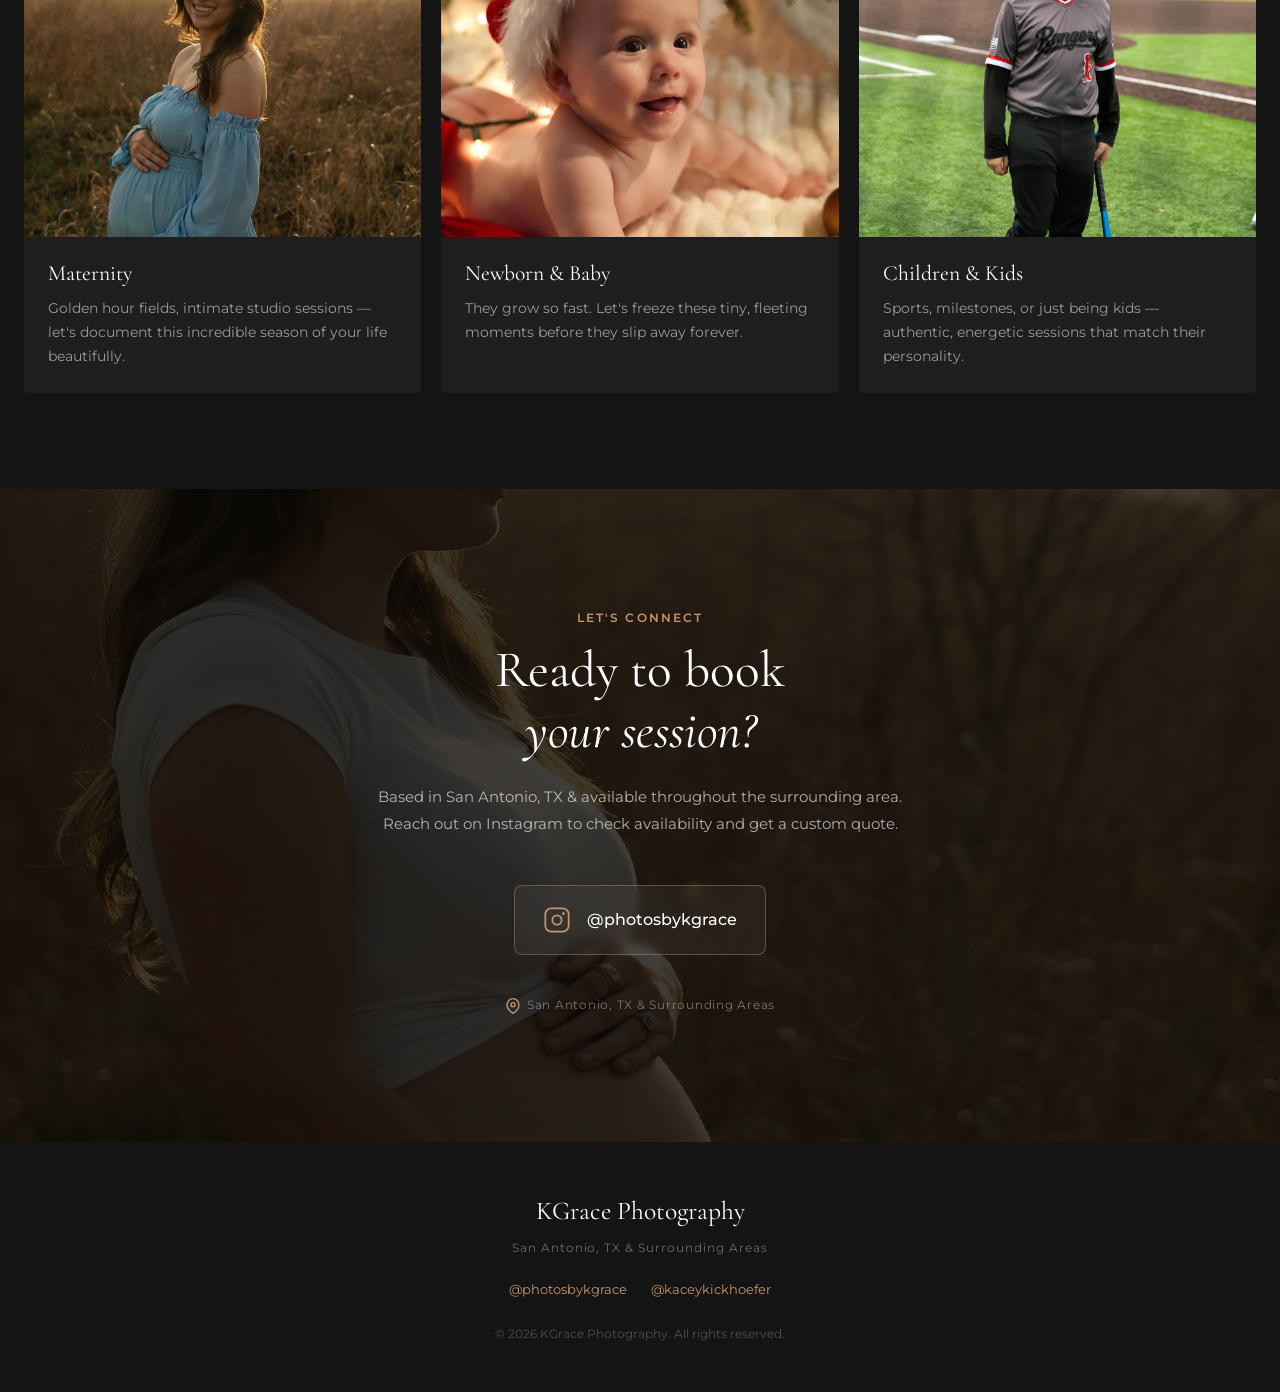
==== commit f7fd561e: "Gallery shows 4 photos on home page with View Full Portfolio button, full grid on portfolio.html" ====
--- a/index.html
+++ b/index.html
@@ -70,8 +70,12 @@
       <button class="filter-btn" data-filter="lifestyle">Lifestyle</button>
     </div>
 
-    <div class="gallery-grid" id="galleryGrid">
+    <div class="gallery-grid" id="galleryGrid" data-limit="4">
       <!-- Populated by JS -->
+    </div>
+
+    <div class="gallery-more">
+      <a href="portfolio.html" class="btn btn-light">View Full Portfolio</a>
     </div>
   </section>
 
@@ -167,17 +171,17 @@
         <a href="https://www.instagram.com/photosbykgrace" target="_blank" rel="noopener" class="contact-card">
           <svg width="28" height="28" viewBox="0 0 24 24" fill="none" stroke="currentColor" stroke-width="1.5" stroke-linecap="round" stroke-linejoin="round"><rect x="2" y="2" width="20" height="20" rx="5" ry="5"/><circle cx="12" cy="12" r="4"/><circle cx="17.5" cy="6.5" r="1.2" fill="currentColor" stroke="none"/></svg>
           <div>
-            <p class="contact-card-label">Business</p>
+            <!-- <p class="contact-card-label">Business</p> -->
             <p class="contact-card-handle">@photosbykgrace</p>
           </div>
         </a>
-        <a href="https://www.instagram.com/kaceykickhoefer" target="_blank" rel="noopener" class="contact-card">
+        <!-- <a href="https://www.instagram.com/kaceykickhoefer" target="_blank" rel="noopener" class="contact-card">
           <svg width="28" height="28" viewBox="0 0 24 24" fill="none" stroke="currentColor" stroke-width="1.5" stroke-linecap="round" stroke-linejoin="round"><rect x="2" y="2" width="20" height="20" rx="5" ry="5"/><circle cx="12" cy="12" r="4"/><circle cx="17.5" cy="6.5" r="1.2" fill="currentColor" stroke="none"/></svg>
           <div>
             <p class="contact-card-label">Personal</p>
             <p class="contact-card-handle">@kaceykickhoefer</p>
           </div>
-        </a>
+        </a> -->
       </div>
       <p class="contact-location">
         <svg width="16" height="16" viewBox="0 0 24 24" fill="none" stroke="currentColor" stroke-width="2" stroke-linecap="round" stroke-linejoin="round"><path d="M21 10c0 7-9 13-9 13S3 17 3 10a9 9 0 0 1 18 0z"/><circle cx="12" cy="10" r="3"/></svg>
--- a/css/style.css
+++ b/css/style.css
@@ -209,9 +209,18 @@
   background: var(--dark);
   padding: var(--section-pad);
 }
+#gallery.portfolio-page {
+  padding-top: calc(var(--nav-h) + 64px);
+}
 #gallery .section-header { text-align: center; margin-bottom: 48px; }
 #gallery .section-header h2 { color: var(--white); }
 #gallery .eyebrow { color: var(--accent); }
+
+/* ── View more button (home gallery) ────────── */
+.gallery-more {
+  text-align: center;
+  margin-top: 40px;
+}
 
 .filter-bar {
   display: flex;
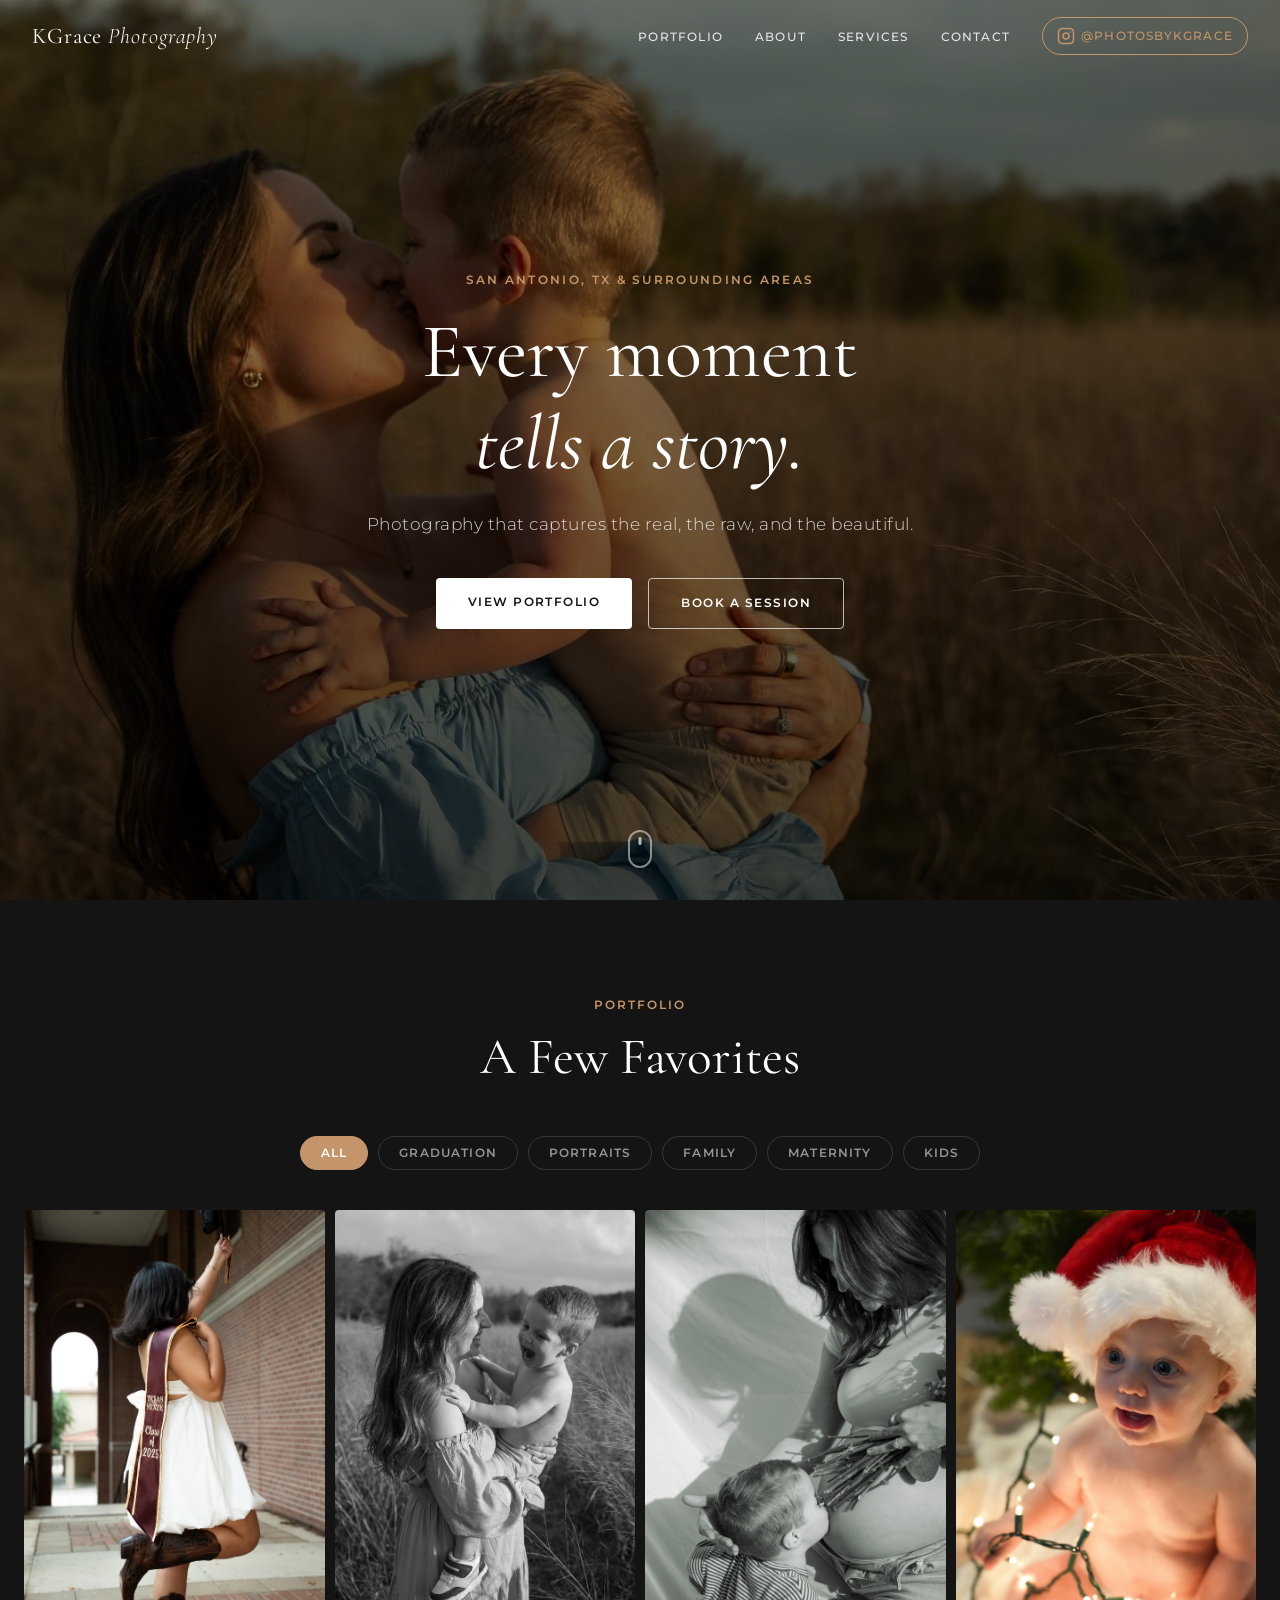
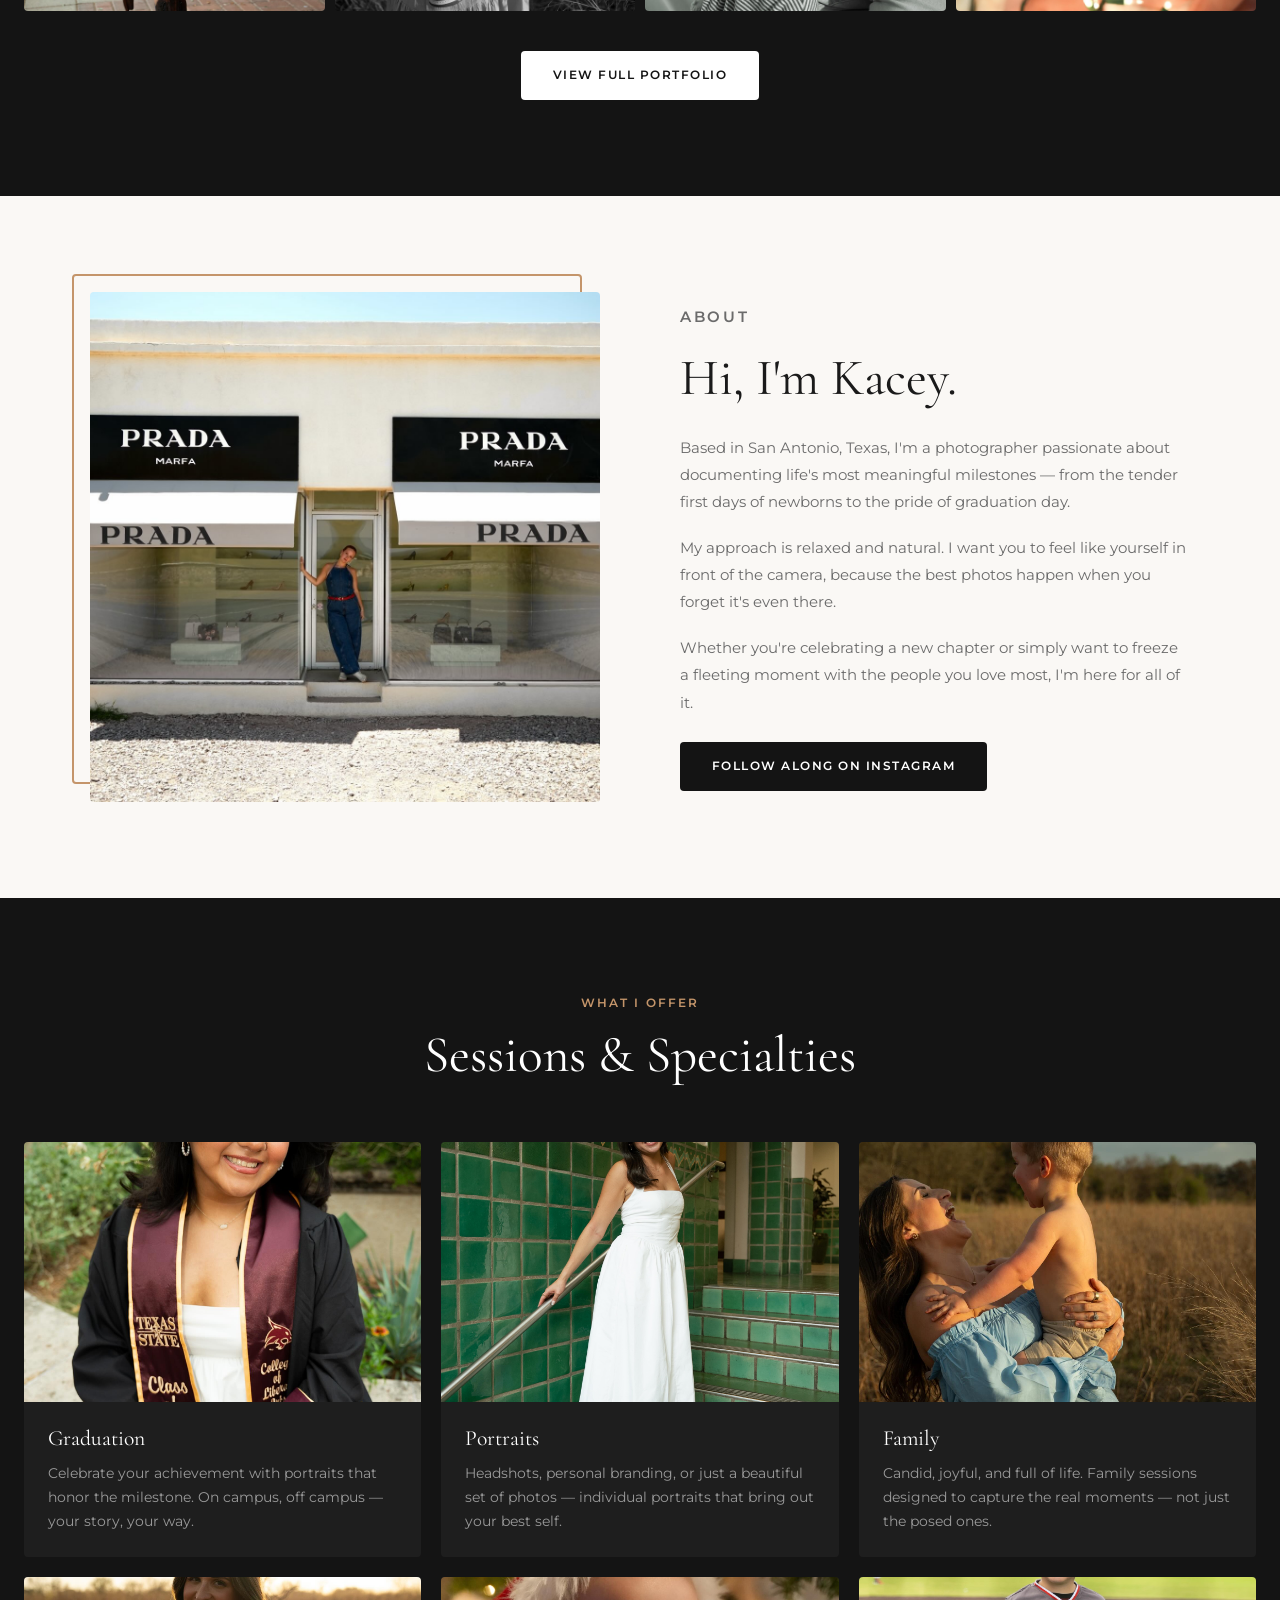
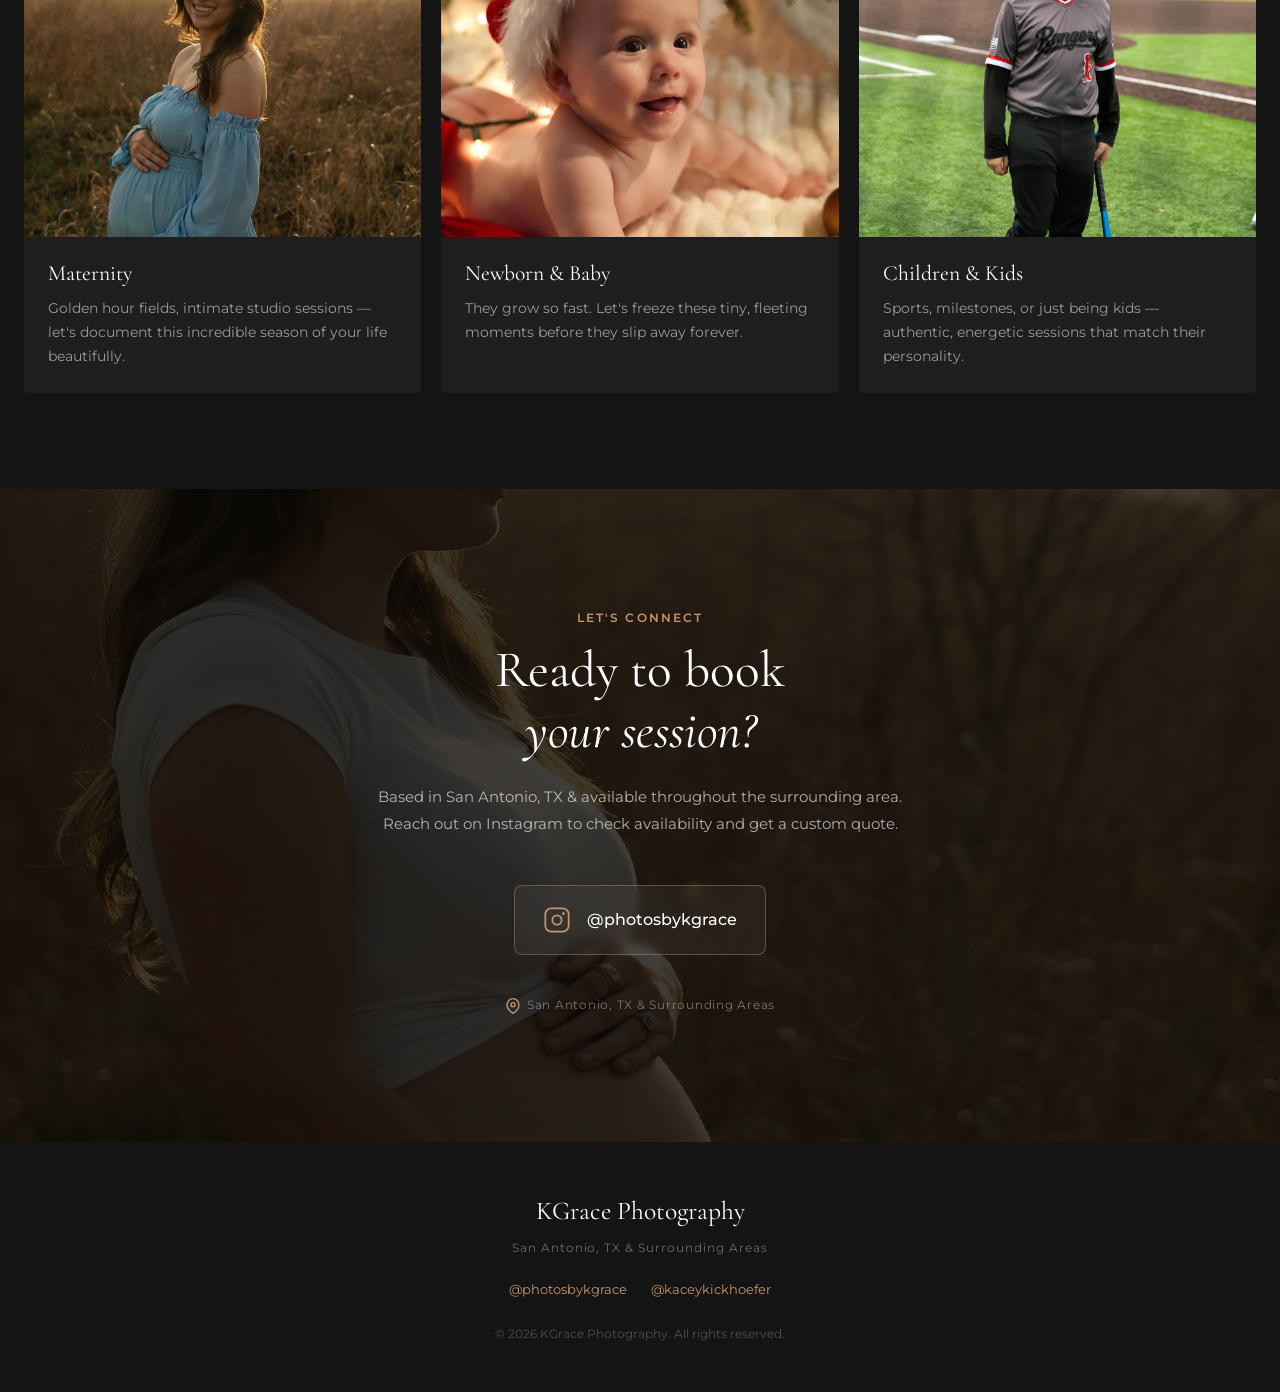
==== commit d4a6d9e4: "Merge portrait 1-4 into graduation, portrait 5 into maternity, lifestyle into portrait, newborn into" ====
--- a/index.html
+++ b/index.html
@@ -66,8 +66,6 @@
       <button class="filter-btn" data-filter="family">Family</button>
       <button class="filter-btn" data-filter="maternity">Maternity</button>
       <button class="filter-btn" data-filter="children-kids">Kids</button>
-      <button class="filter-btn" data-filter="newborn-baby">Newborn</button>
-      <button class="filter-btn" data-filter="lifestyle">Lifestyle</button>
     </div>
 
     <div class="gallery-grid" id="galleryGrid" data-limit="4">
@@ -122,7 +120,7 @@
         </div>
       </div>
       <div class="service-card">
-        <div class="service-img" style="background-image: url('assets/photosbykgrace/portrait_07.jpg')"></div>
+        <div class="service-img" style="background-image: url('assets/photosbykgrace/portrait_02.jpg')"></div>
         <div class="service-body">
           <h3>Portraits</h3>
           <p>Headshots, personal branding, or just a beautiful set of photos — individual portraits that bring out your best self.</p>
@@ -143,7 +141,7 @@
         </div>
       </div>
       <div class="service-card">
-        <div class="service-img" style="background-image: url('assets/photosbykgrace/newborn-baby_5.jpg')"></div>
+        <div class="service-img" style="background-image: url('assets/photosbykgrace/children-kids_17.jpg')"></div>
         <div class="service-body">
           <h3>Newborn &amp; Baby</h3>
           <p>They grow so fast. Let's freeze these tiny, fleeting moments before they slip away forever.</p>
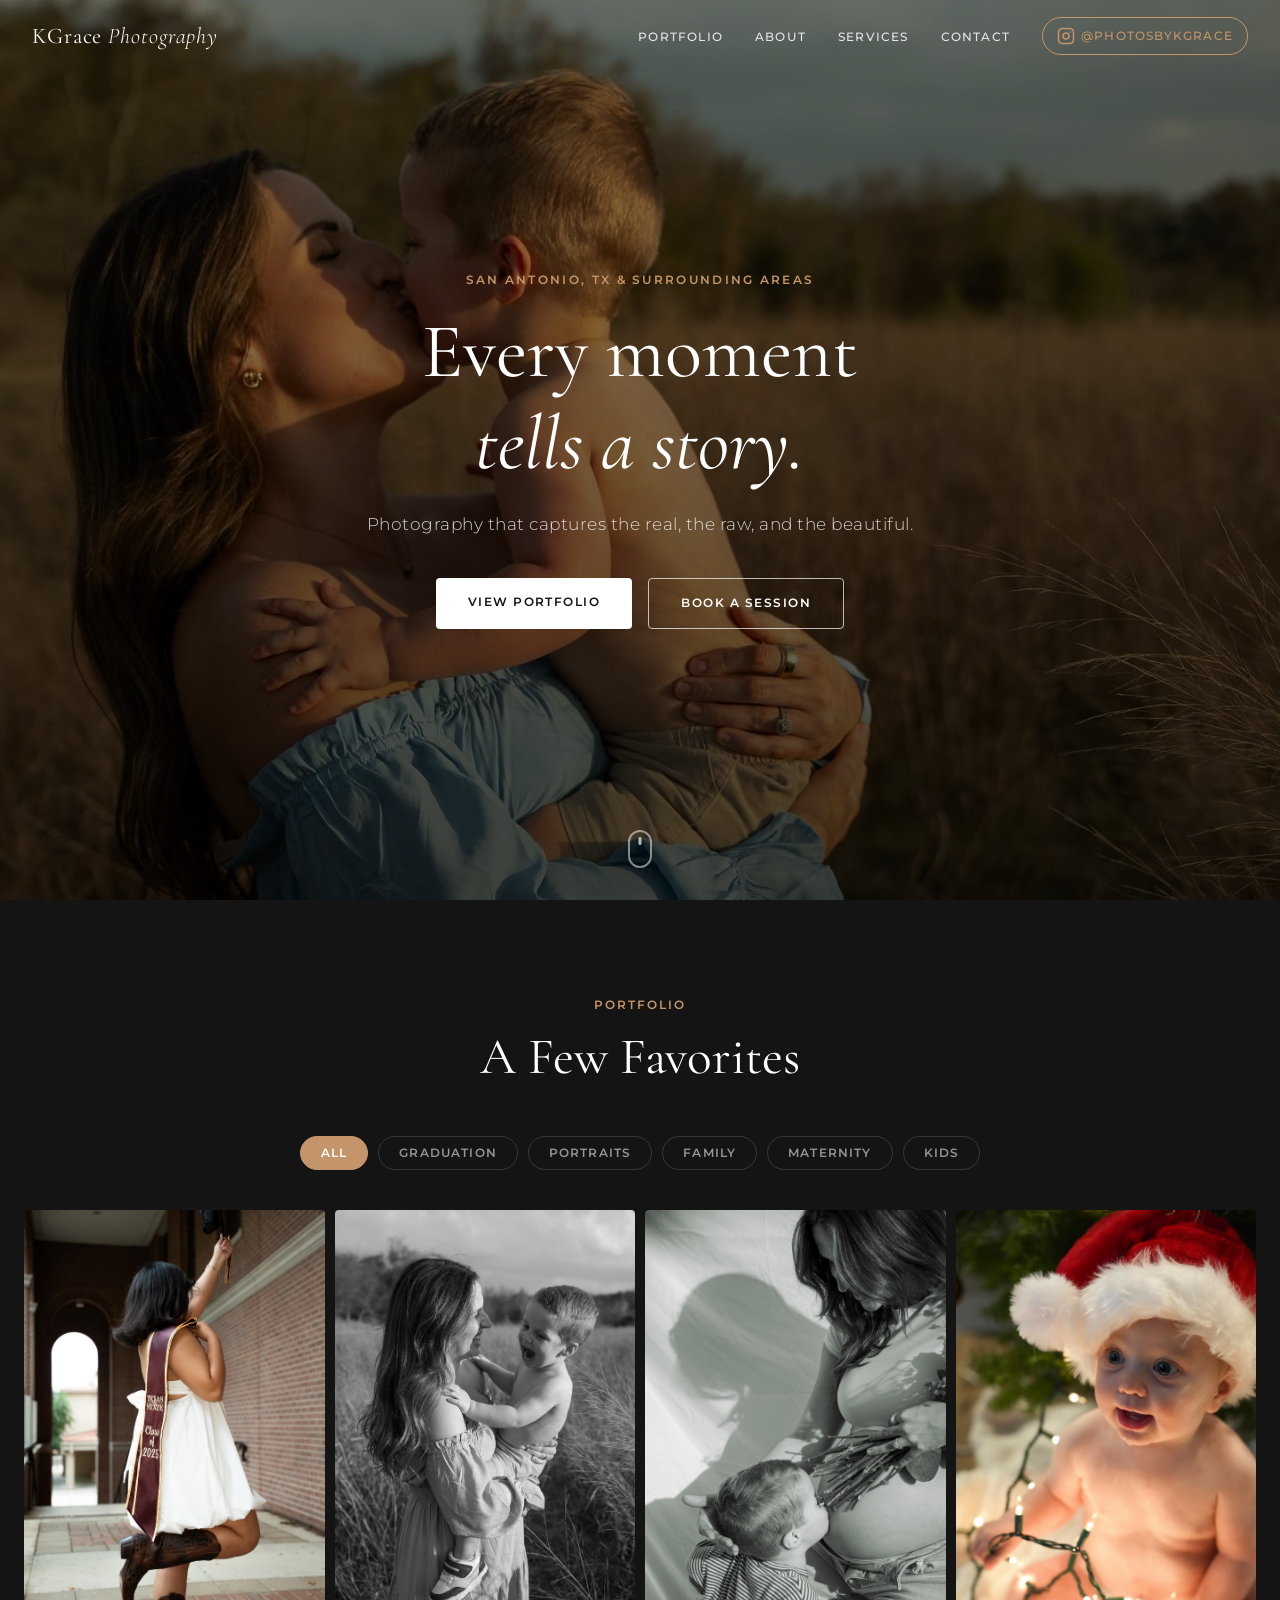
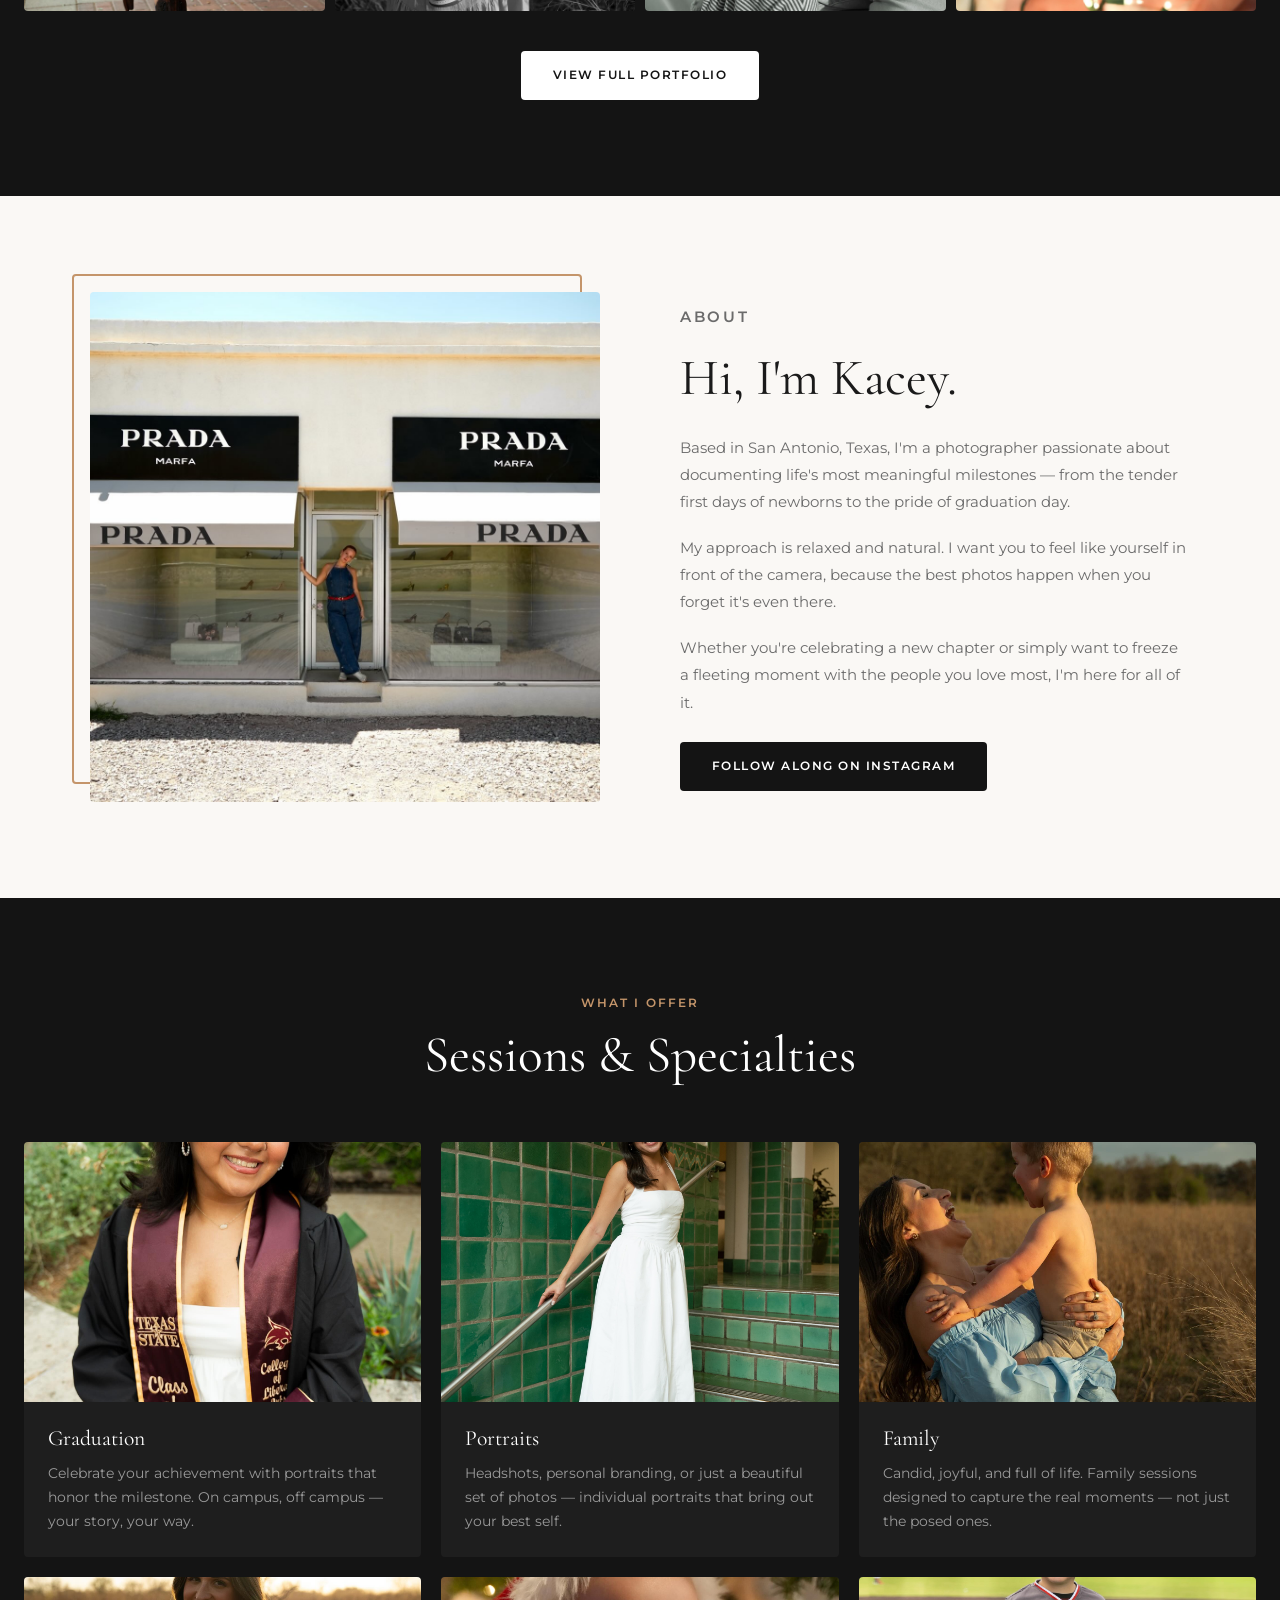
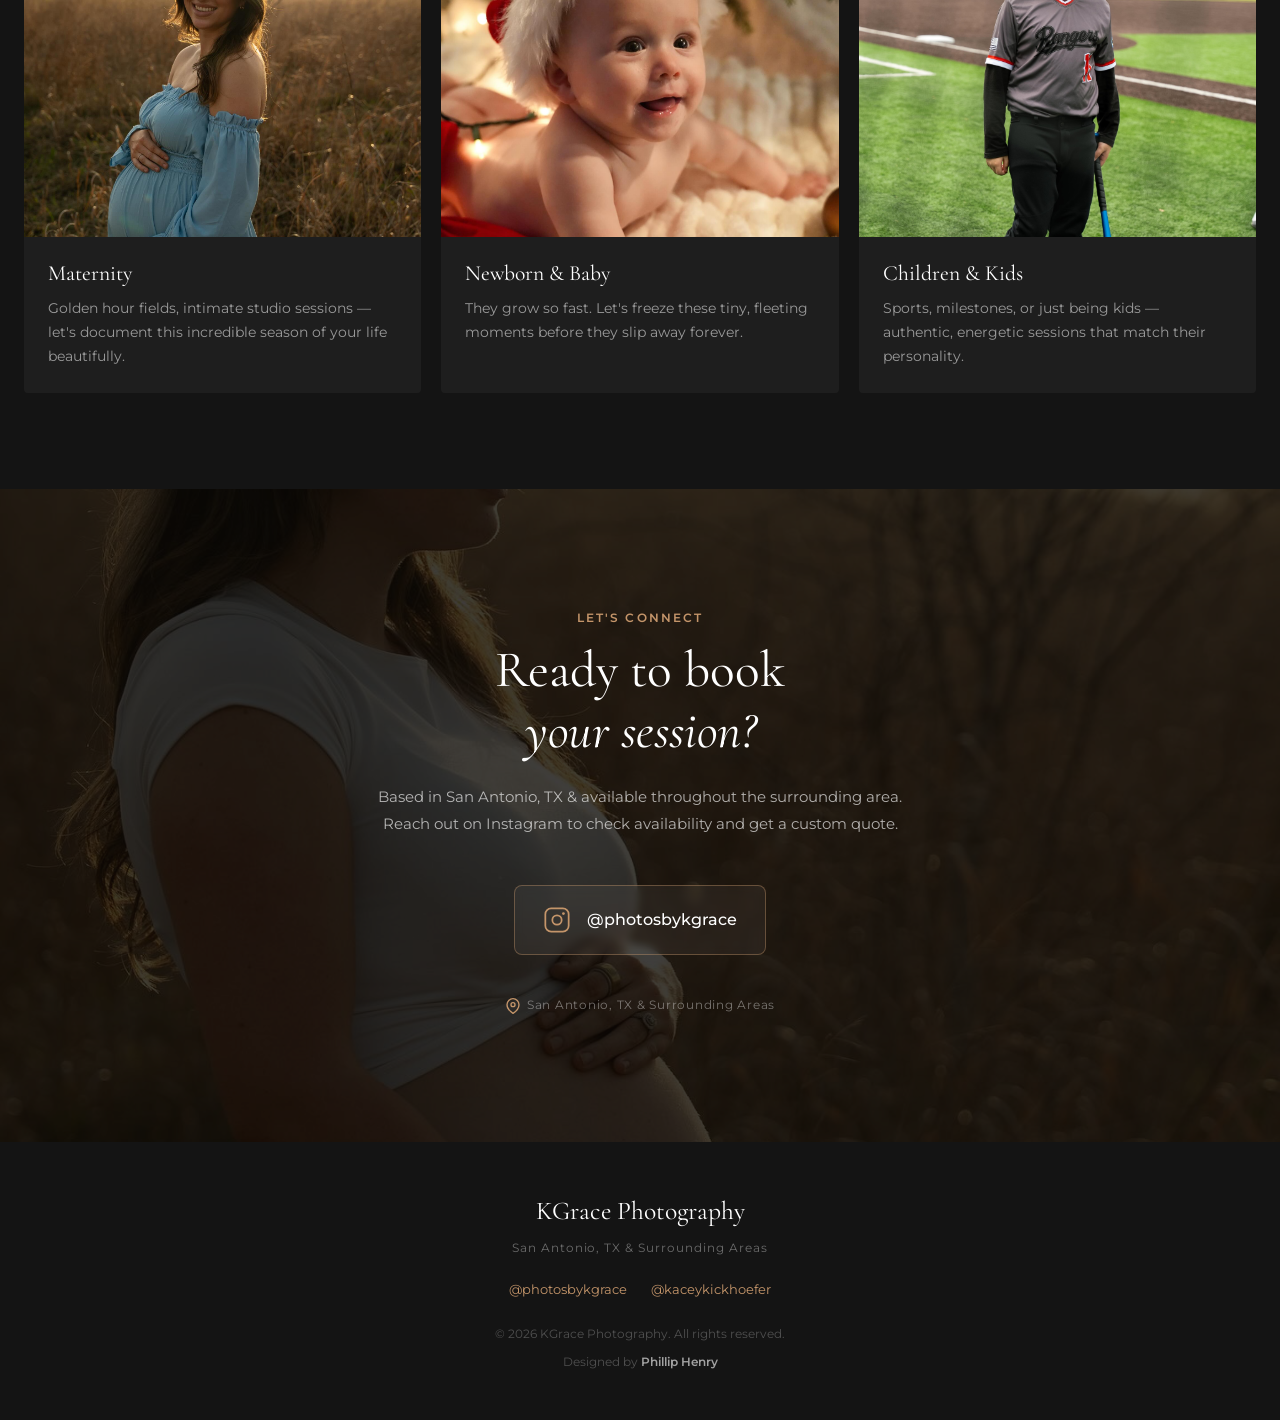
==== commit d7781bfd: "Add "Designed by Phillip Henry" footer credit" ====
--- a/index.html
+++ b/index.html
@@ -198,6 +198,7 @@
         <a href="https://www.instagram.com/kaceykickhoefer" target="_blank" rel="noopener">@kaceykickhoefer</a>
       </div>
       <p class="footer-copy">&copy; <span id="year"></span> KGrace Photography. All rights reserved.</p>
+      <p class="footer-credit">Designed by <a href="https://phenry.dev" target="_blank" rel="noopener">Phillip Henry</a></p>
     </div>
   </footer>
 
--- a/css/style.css
+++ b/css/style.css
@@ -501,7 +501,10 @@
 .footer-links { display: flex; justify-content: center; gap: 24px; margin-bottom: 24px; }
 .footer-links a { font-size: 0.82rem; color: var(--accent); transition: color 0.2s; }
 .footer-links a:hover { color: var(--white); }
-.footer-copy { font-size: 0.75rem; color: rgba(255,255,255,0.25); }
+.footer-copy { font-size: 0.75rem; color: rgba(255,255,255,0.25); margin-bottom: 8px; }
+.footer-credit { font-size: 0.75rem; color: rgba(255,255,255,0.25); margin-top: 6px; }
+.footer-credit a { color: rgba(255,255,255,0.6); text-decoration: none; font-weight: 600; transition: color 0.2s; }
+.footer-credit a:hover { color: var(--accent); }
 
 /* ── Section header helper ──────────────────── */
 .section-header { margin-bottom: 56px; }
